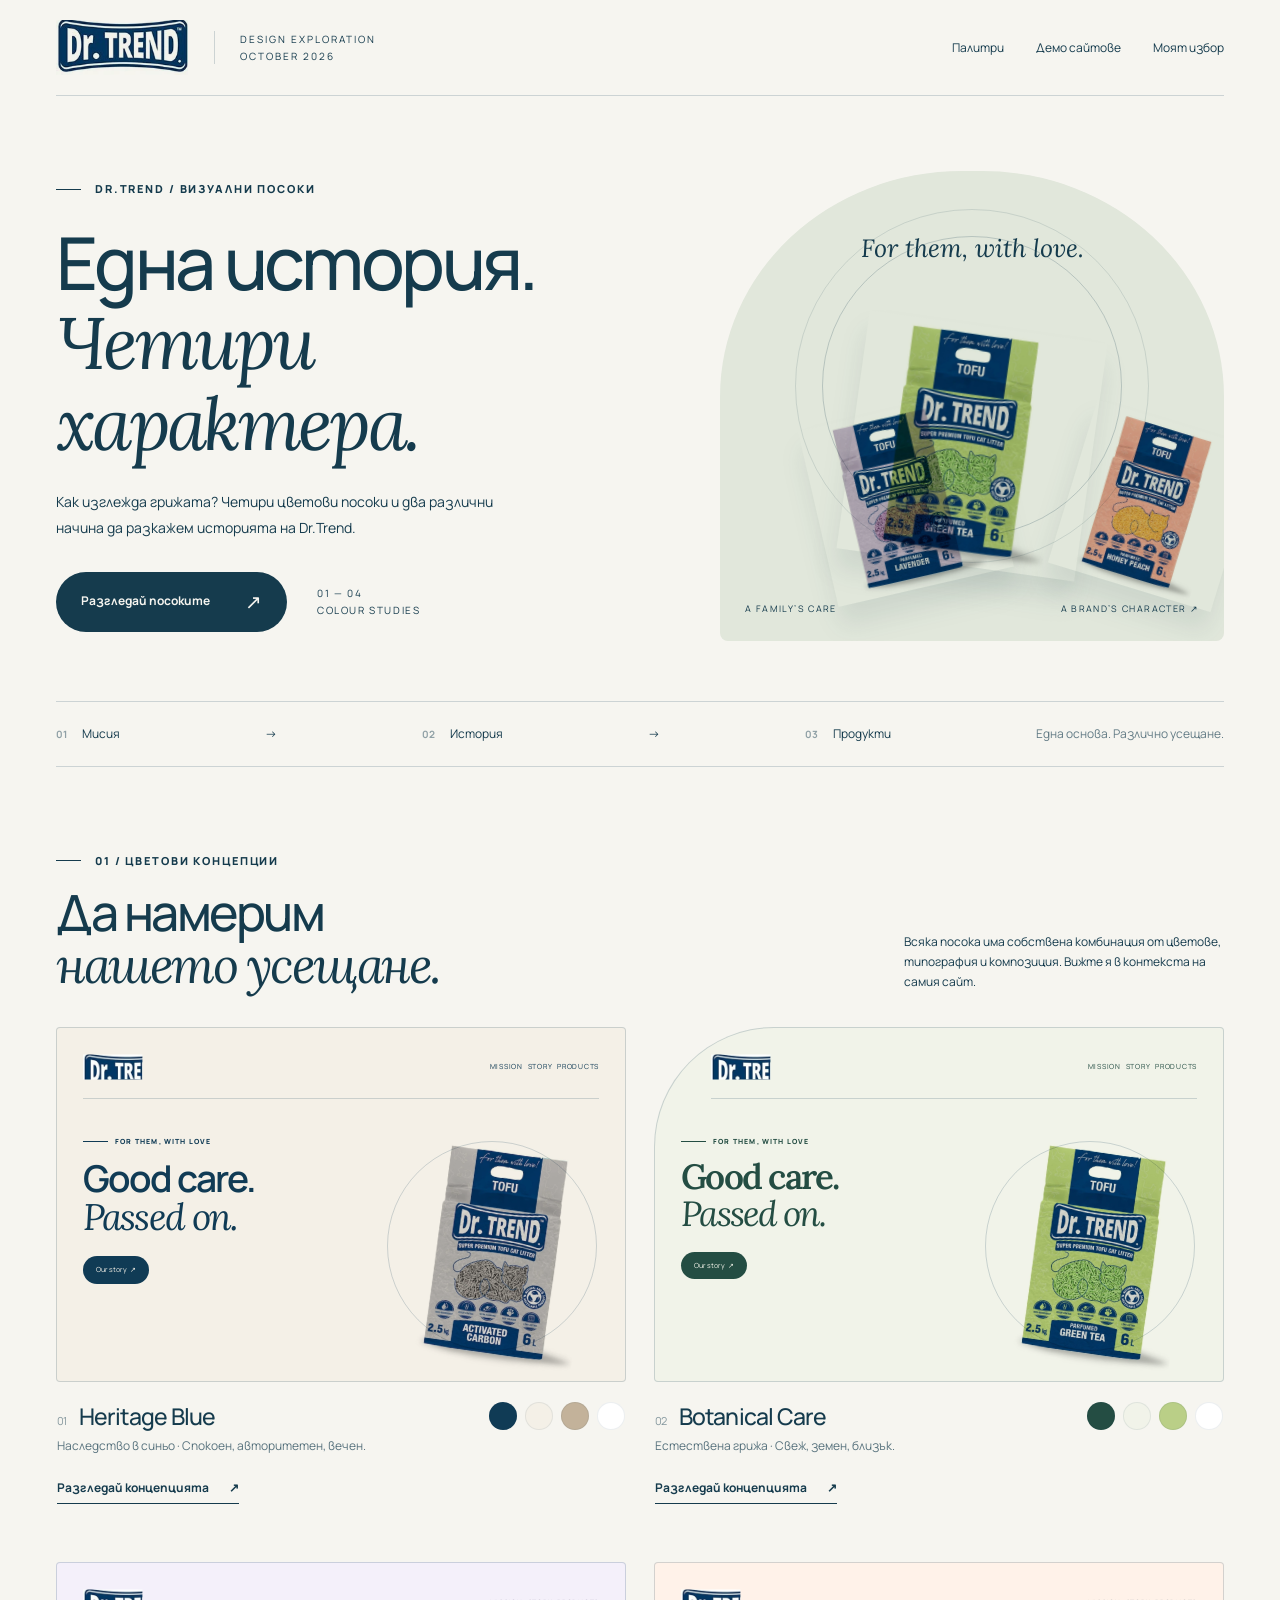
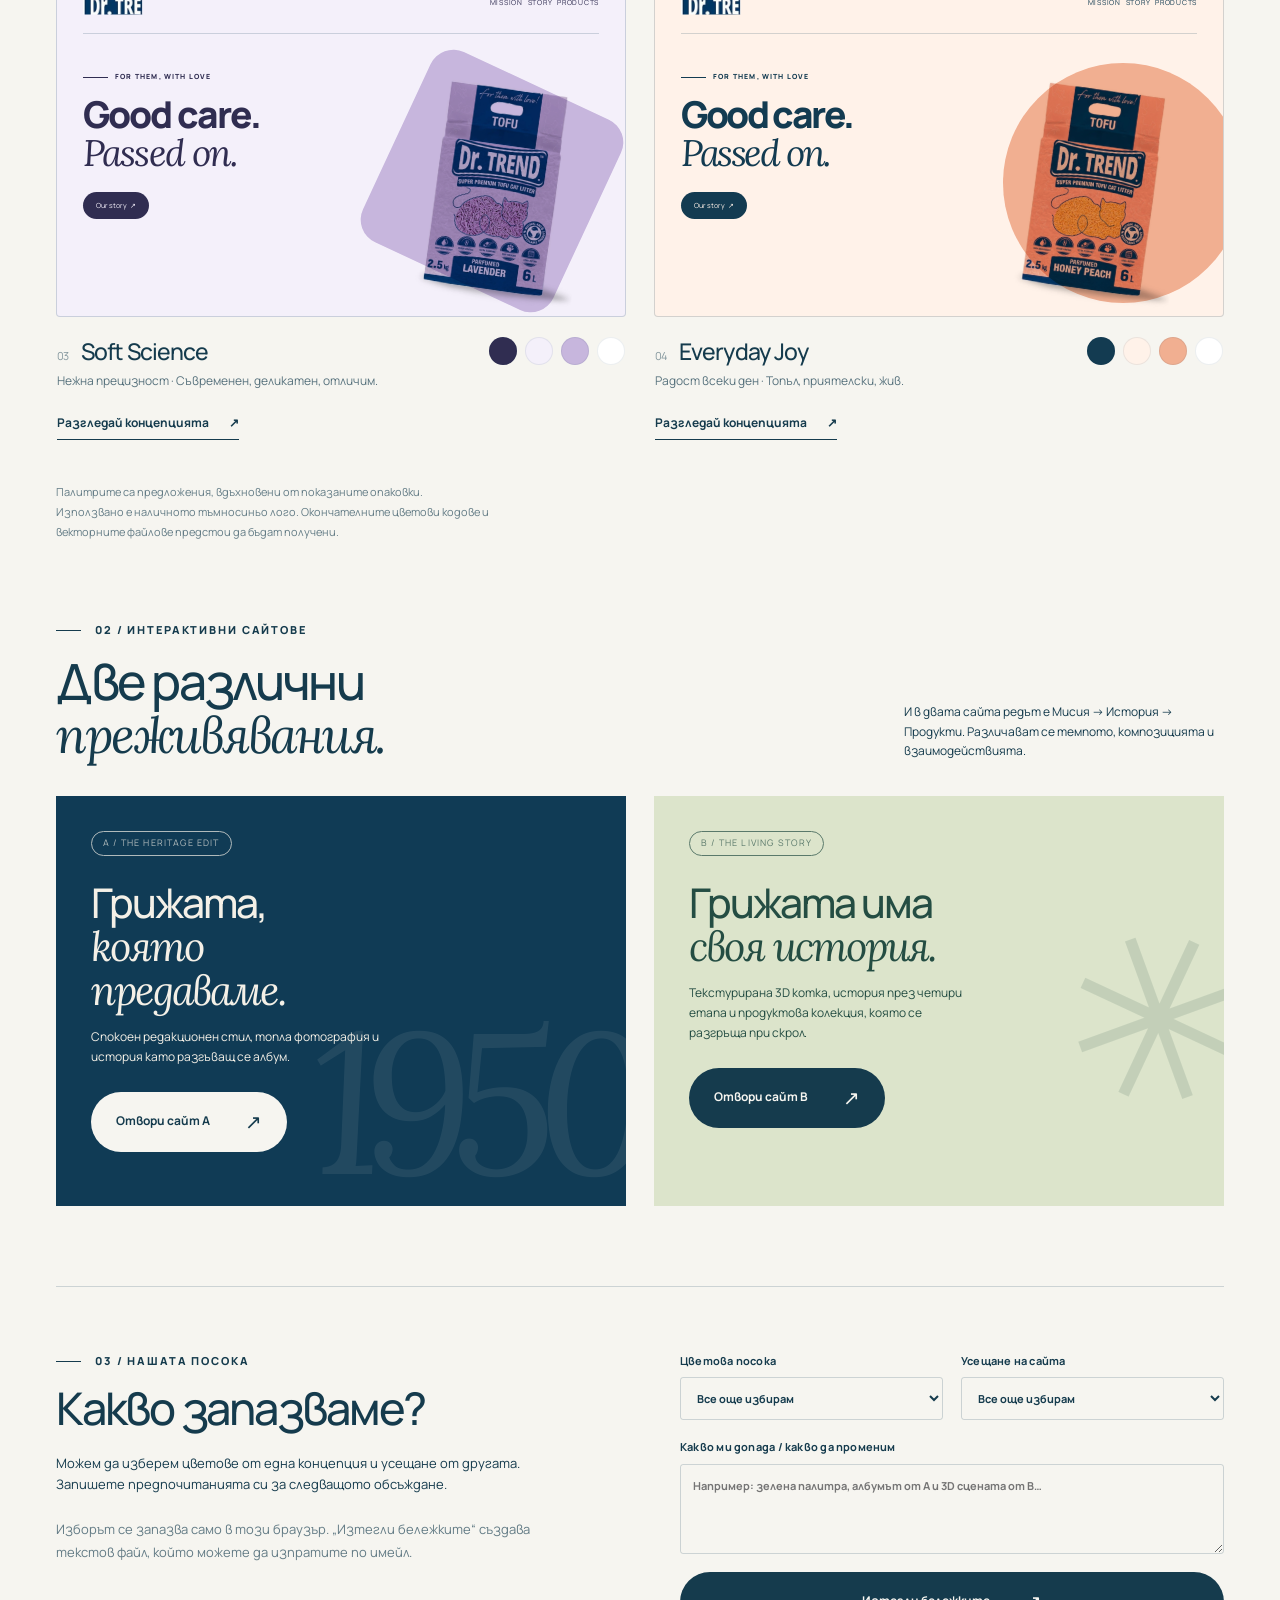
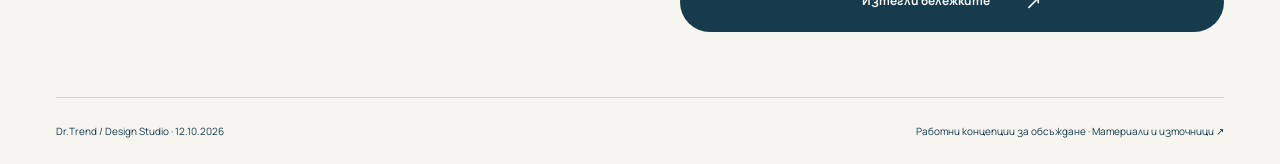
==== index.html @ 0f2d9345 "Publish Dr.Trend design concepts for review" ====
<!doctype html><html lang="bg"><head><meta charset="utf-8"><meta name="viewport" content="width=device-width,initial-scale=1"><meta name="description" content="Четири цветови посоки и две интерактивни концепции за Dr.Trend."><meta name="robots" content="noindex,nofollow"><title>Dr.Trend — Design Studio</title><link rel="stylesheet" href="assets/fonts.css?v=20261012-4"><link rel="stylesheet" href="styles.css?v=20261012-4"><script defer src="shared.js?v=20261012-4"></script><script defer src="studio.js?v=20261012-4"></script></head><body class="studio"><a class="skip-link" href="#main">Към съдържанието</a><div id="app"></div><noscript>Моля, включете JavaScript, за да разгледате интерактивните концепции.</noscript></body></html>
---- assets/fonts.css ----
@font-face {
  font-family: 'Lora';
  font-style: italic;
  font-weight: 400;
  font-display: swap;
  src: url(font-0.ttf) format('truetype');
}
@font-face {
  font-family: 'Lora';
  font-style: italic;
  font-weight: 500;
  font-display: swap;
  src: url(font-1.ttf) format('truetype');
}
@font-face {
  font-family: 'Lora';
  font-style: normal;
  font-weight: 400;
  font-display: swap;
  src: url(font-2.ttf) format('truetype');
}
@font-face {
  font-family: 'Lora';
  font-style: normal;
  font-weight: 500;
  font-display: swap;
  src: url(font-3.ttf) format('truetype');
}
@font-face {
  font-family: 'Lora';
  font-style: normal;
  font-weight: 600;
  font-display: swap;
  src: url(font-4.ttf) format('truetype');
}
@font-face {
  font-family: 'Manrope';
  font-style: normal;
  font-weight: 400;
  font-display: swap;
  src: url(font-5.ttf) format('truetype');
}
@font-face {
  font-family: 'Manrope';
  font-style: normal;
  font-weight: 500;
  font-display: swap;
  src: url(font-6.ttf) format('truetype');
}
@font-face {
  font-family: 'Manrope';
  font-style: normal;
  font-weight: 600;
  font-display: swap;
  src: url(font-7.ttf) format('truetype');
}
@font-face {
  font-family: 'Manrope';
  font-style: normal;
  font-weight: 700;
  font-display: swap;
  src: url(font-8.ttf) format('truetype');
}
@font-face {
  font-family: 'Manrope';
  font-style: normal;
  font-weight: 800;
  font-display: swap;
  src: url(font-9.ttf) format('truetype');
}
---- styles.css ----
@import url('assets/fonts.css');
:root{--ink:#103b55;--paper:#f4f0e7;--accent:#c3b29a;--white:#fff;--line:color-mix(in srgb,var(--ink) 18%,transparent);--ease:cubic-bezier(.2,.75,.2,1)}
*{box-sizing:border-box}html{scroll-behavior:smooth;scroll-padding-top:135px}body{margin:0;background:var(--paper);color:var(--ink);font-family:Manrope,Arial,sans-serif;font-size:15px;line-height:1.65}button,input,select,textarea{font:inherit}button,a,input,select,textarea{-webkit-tap-highlight-color:transparent}button{cursor:pointer;color:inherit}a{color:inherit;text-decoration:none}button{border:0;background:none}button:disabled{cursor:default;opacity:.5}img{max-width:100%;display:block}h1,h2,h3,p{margin:0}h1,h2,h3{line-height:1.05;letter-spacing:-.05em;font-weight:500}h1{font-size:clamp(48px,6.6vw,108px)}h2{font-size:clamp(38px,4.6vw,72px)}h3{font-size:28px}p{max-width:62ch}em{font-family:Lora,Georgia,serif;font-weight:400}::selection{background:var(--accent);color:var(--ink)}:focus-visible{outline:3px solid #db7353;outline-offset:5px}svg{display:block}section[id]{scroll-margin-top:130px}.wrap{width:min(1320px,calc(100% - 112px));margin:auto}.eyebrow{font-size:11px;font-weight:800;letter-spacing:.17em;text-transform:uppercase;display:flex;align-items:center;gap:14px}.eyebrow:before{content:'';width:25px;height:1px;background:currentColor}.serif{font-family:Lora,Georgia,serif}.muted{opacity:.65}.btn{display:inline-flex;align-items:center;justify-content:center;gap:35px;padding:16px 25px;border-radius:99px;background:var(--ink);color:var(--paper);font-size:12px;font-weight:700;transition:transform .25s,background .25s;line-height:1.4;min-height:46px}.btn:hover{transform:translateY(-3px)}.btn.light{background:var(--paper);color:var(--ink)}.btn.outline{border:1px solid var(--line);background:transparent;color:var(--ink)}.btn span{font-size:20px;font-weight:400}.text-link{display:inline-flex;align-items:center;gap:20px;font-size:12px;font-weight:700;border-bottom:1px solid currentColor;padding:6px 0}.skip-link{position:fixed;z-index:999;left:10px;top:-90px;padding:12px 24px;background:white;color:#123}.skip-link:focus{top:10px}.brandmark{width:132px;height:55px;display:block;overflow:hidden;position:relative}.brandmark img{width:132px;height:132px;max-width:none;position:absolute;top:-39px;mix-blend-mode:multiply}.brandmark img{user-select:none}.reveal{opacity:1;transform:none}.js-motion .reveal:not(.seen){opacity:0;transform:translateY(28px)}.reveal{transition:opacity .85s var(--ease),transform .85s var(--ease)}.toast{position:fixed;bottom:25px;left:50%;transform:translate(-50%,30px);opacity:0;background:#103b55;color:white;padding:14px 26px;border-radius:50px;z-index:1000;transition:.3s;pointer-events:none;text-align:center;min-width:220px}.toast.visible{opacity:1;transform:translate(-50%,0)}
/* The presentation studio */
.studio{--ink:#153b4d;--paper:#f6f5f0;--accent:#c6cdbb}.studio-header{display:flex;justify-content:space-between;align-items:center;padding:20px 0;border-bottom:1px solid var(--line)}.studio-header .left{display:flex;align-items:center;gap:26px}.studio-label{border-left:1px solid var(--line);padding-left:25px;font-size:10px;text-transform:uppercase;letter-spacing:.2em}.studio-header nav{display:flex;gap:32px;font-size:12px}.studio-hero{display:grid;grid-template-columns:1.22fr 1fr;gap:50px;padding:75px 0 60px;align-items:center}.studio-hero h1{font-size:clamp(45px,5.7vw,84px);max-width:800px;margin:25px 0;line-height:1.08}.studio-hero p{max-width:470px;font-size:14px;line-height:1.9}.studio-hero .hero-footer{display:flex;gap:30px;align-items:center;margin-top:30px}.edition{font-size:10px;letter-spacing:.16em;text-transform:uppercase}.studio-art{position:relative;min-height:470px;background:#e1e7db;border-radius:48% 48% 8px 8px;overflow:hidden}.studio-art .halo{width:300px;height:300px;border:1px solid #153b4d35;border-radius:50%;position:absolute;top:65px;left:50%;transform:translateX(-50%)}.studio-art .halo:after{content:'';position:absolute;inset:-28px;border:1px solid #153b4d20;border-radius:50%}.studio-art img{width:240px;position:absolute;mix-blend-mode:multiply;bottom:75px;left:50%;filter:drop-shadow(0 20px 12px #143b4b18);transform:translateX(-50%) rotate(8deg)}.studio-art .art-second{width:180px;left:19%;bottom:52px;transform:rotate(-13deg)}.studio-art .art-third{width:170px;left:auto;right:-15px;bottom:50px;transform:rotate(17deg)}.studio-art .art-caption{position:absolute;bottom:24px;left:25px;right:25px;display:flex;justify-content:space-between;font-size:10px;text-transform:uppercase;letter-spacing:.15em}.studio-art .art-top{position:absolute;top:28px;left:32px;font-family:Lora,serif;font-style:italic;font-size:25px;z-index:1}.steps-strip{display:flex;justify-content:space-between;gap:25px;border-top:1px solid var(--line);border-bottom:1px solid var(--line);padding:22px 0;font-size:12px;margin-bottom:85px}.steps-strip span{display:flex;gap:15px;align-items:center}.steps-strip b{font-size:10px;opacity:.45}.section-heading{display:flex;align-items:flex-end;justify-content:space-between;gap:35px;margin-bottom:35px}.section-heading h2{margin-top:16px;font-size:clamp(34px,3.9vw,58px)}.section-heading p{font-size:12px;max-width:320px}.palette-grid{display:grid;grid-template-columns:1fr 1fr;gap:38px 28px}.palette-card{--ink:#103b55;--paper:#f4f0e7;--accent:#c3b29a;min-width:0}.palette-art{background:var(--paper);height:355px;border:1px solid var(--line);padding:20px 26px;position:relative;overflow:hidden;border-radius:4px;color:var(--ink);display:block;transition:box-shadow .35s}.palette-art:hover{box-shadow:0 18px 45px #18374214}.mini-header{display:flex;align-items:center;justify-content:space-between;border-bottom:1px solid var(--line);padding-bottom:12px}.mini-header .brandmark{transform:scale(.66);transform-origin:left;width:90px;height:38px}.mini-header small{font-size:7px;letter-spacing:.1em}.mini-content{position:relative;z-index:2;padding-top:37px;width:62%}.mini-content .eyebrow{font-size:7px;gap:7px}.mini-content h3{font-size:37px;margin:12px 0 18px;font-weight:600}.mini-content h3 em{display:block;font-weight:400}.mini-content .mini-button{background:var(--ink);color:var(--paper);border-radius:25px;display:inline-block;padding:8px 13px;font-size:7px}.mini-product{position:absolute;width:39%;right:8px;bottom:13px;mix-blend-mode:multiply;transform:rotate(8deg);transition:transform .5s}.palette-art:hover .mini-product{transform:rotate(0deg) translateY(-8px)}.mini-orbit{position:absolute;right:5%;top:32%;width:210px;height:210px;border:1px solid var(--line);border-radius:50%}.palette-card[data-theme="sage"] .palette-art{border-radius:120px 4px 4px 4px}.palette-card[data-theme="sage"] .mini-header{margin-left:30px}.palette-card[data-theme="sage"] .mini-content h3{font-family:Lora,serif;font-size:35px}.palette-card[data-theme="lilac"] .mini-orbit{border-radius:25px;transform:rotate(25deg);background:var(--accent);border:0}.palette-card[data-theme="lilac"] .mini-content h3{font-weight:800}.palette-card[data-theme="peach"] .mini-orbit{background:var(--accent);border:0;width:240px;height:240px;right:-20px;top:100px}.palette-card[data-theme="peach"] .mini-content h3{font-weight:800;letter-spacing:-.065em}.palette-meta{padding:20px 1px}.palette-meta-top{display:flex;align-items:center;justify-content:space-between;gap:20px}.palette-meta h3{font-size:23px;letter-spacing:-.04em}.palette-meta h3 small{font-size:11px;margin-right:13px;opacity:.5;font-weight:400}.palette-meta p{font-size:12px;margin-top:6px;opacity:.7}.swatches{display:flex;gap:8px}.swatch{padding:0;display:flex;flex-direction:column;gap:8px;text-align:left}.swatch i,.swatches>i{height:28px;width:28px;border-radius:50%;display:block;background:var(--swatch);border:1px solid #153b4d14}.swatch span{font-size:9px;letter-spacing:.04em}.palette-meta .text-link{margin-top:16px}.studio-demos{padding:80px 0}.demo-grid{display:grid;grid-template-columns:1fr 1fr;gap:28px}.demo-card{padding:35px;background:#103b55;color:#f4f0e7;position:relative;min-height:410px;overflow:hidden;display:flex;flex-direction:column;align-items:flex-start}.demo-card h3{font-size:clamp(32px,3.2vw,52px);max-width:300px;margin:25px 0 15px;position:relative;z-index:2}.demo-card p{font-size:12px;max-width:290px;position:relative;z-index:2}.demo-card .btn{margin-top:25px;position:relative;z-index:2}.demo-card.play{background:#c8b9e0;color:#272b48}.demo-card.play .decor-paw{position:absolute;font-size:230px;right:-30px;bottom:2px;opacity:.16;transform:rotate(-20deg)}.demo-card.heritage:after{content:'1950';position:absolute;bottom:-60px;right:-10px;font-size:200px;font-family:Lora,serif;font-style:italic;opacity:.08;letter-spacing:-.1em}.demo-card .tag{font-size:9px;letter-spacing:.13em;text-transform:uppercase;border:1px solid currentColor;border-radius:20px;padding:4px 11px;opacity:.7}.review-section{border-top:1px solid var(--line);padding:65px 0;display:grid;grid-template-columns:1fr 1fr;gap:80px}.review-section h2{font-size:45px;margin:15px 0 20px}.review-section p{font-size:13px}.review-form{display:grid;gap:18px}.review-form label{font-size:11px;letter-spacing:.02em;font-weight:700;display:grid;gap:7px}.review-form select,.review-form textarea{width:100%;background:transparent;border:1px solid var(--line);border-radius:3px;padding:12px;color:var(--ink)}.review-form textarea{resize:vertical;min-height:90px}.review-form .row{display:grid;grid-template-columns:1fr 1fr;gap:18px}.studio-note{font-size:11px;line-height:1.8;margin-top:22px;opacity:.65}.studio-footer{padding:25px 0;border-top:1px solid var(--line);display:flex;justify-content:space-between;font-size:10px;gap:25px}
/* Shared brand site */
.preview-bar{position:relative;z-index:50;background:var(--ink);color:var(--paper);min-height:34px;padding:6px 27px;display:flex;align-items:center;justify-content:space-between;font-size:10px;letter-spacing:.02em;gap:12px}.preview-bar .preview-actions{display:flex;align-items:center;gap:17px}.preview-bar a{border-bottom:1px solid #ffffff60}.preview-bar button{font-size:10px;padding:0}.site-header{position:sticky;top:0;z-index:40;background:color-mix(in srgb,var(--paper) 94%,transparent);backdrop-filter:blur(15px);border-bottom:1px solid var(--line)}.site-nav{display:flex;align-items:center;justify-content:space-between;min-height:92px;gap:28px}.navlinks{display:flex;gap:32px;font-size:11px;font-weight:700}.navlinks a{position:relative}.navlinks a:after{content:'';position:absolute;bottom:-6px;left:0;width:0;height:1px;background:var(--ink);transition:width .3s}.navlinks a:hover:after{width:100%}.nav-right{display:flex;gap:18px;align-items:center}.language{display:flex;gap:3px}.language button{font-size:10px;padding:4px;opacity:.45}.language button.active{opacity:1;text-decoration:underline;text-underline-offset:4px}.nav-right .btn{font-size:10px;padding:12px 19px;gap:20px;min-height:40px}.menu-toggle{display:none;font-size:23px}.site-hero{display:grid;grid-template-columns:1fr 1fr;position:relative;min-height:650px;align-items:center;gap:50px;padding:65px 0}.hero-copy{position:relative;z-index:2}.hero-copy h1{margin:23px 0 27px}.hero-copy h1 em{display:block}.hero-copy p{max-width:390px;font-size:14px;line-height:1.85}.hero-copy .btn{margin-top:30px}.hero-image{height:560px;position:relative;border-radius:46% 46% 4px 4px;overflow:hidden}.hero-image img{width:100%;height:100%;object-fit:cover;object-position:63% center;scale:1.02;transition:scale 1s}.hero-image:hover img{scale:1.05}.hero-caption{position:absolute;left:25px;bottom:27px;color:white;font-size:11px;letter-spacing:.04em;text-shadow:0 1px 6px #0008}.hero-seal{width:113px;height:113px;background:var(--accent);color:var(--ink);border-radius:50%;display:flex;align-items:center;justify-content:center;position:absolute;right:calc(50% - 54px);top:140px;font-family:Lora,serif;font-style:italic;line-height:1.3;font-size:17px;transform:rotate(-12deg);z-index:3;text-align:center}.hero-bottom{display:flex;justify-content:space-between;padding:20px 0 28px;font-size:9px;letter-spacing:.15em;text-transform:uppercase;border-bottom:1px solid var(--line)}.hero-bottom span:last-child{letter-spacing:0;font-size:18px}.principles{padding:85px 0;display:grid;grid-template-columns:.8fr 1.2fr;gap:70px}.principles h2{max-width:630px;font-size:clamp(34px,4vw,60px)}.principles p{font-size:14px;margin-top:25px;max-width:530px}.principle-list{display:flex;gap:25px;margin-top:32px;border-top:1px solid var(--line);padding-top:25px;font-size:11px;font-weight:600}.principle-list span{display:flex;gap:8px}.principle-list b{opacity:.4;font-size:9px}.story-section{padding:80px 0 90px;background:color-mix(in srgb,var(--accent) 22%,var(--paper))}.story-intro{display:grid;grid-template-columns:1fr 1fr;gap:65px;align-items:end;margin:25px 0 50px}.story-intro p{font-size:14px;max-width:490px}.story-spread{perspective:1800px;display:grid;grid-template-columns:1fr 1fr;min-height:450px;position:relative}.album-cover{background:var(--ink);color:var(--paper);padding:48px;position:relative;transform-origin:right center;transform:rotateY(calc(var(--fold,0) * -35deg));transition:transform .2s linear;box-shadow:12px 15px 40px #142c3320;display:flex;flex-direction:column;justify-content:space-between;min-height:450px}.album-cover:before{content:'';position:absolute;inset:20px;border:1px solid #ffffff30;pointer-events:none}.album-cover .year{font-family:Lora,serif;font-size:clamp(75px,10vw,150px);line-height:1;letter-spacing:-.07em}.album-cover .caption{font-size:12px;max-width:220px}.album-cover .book-top{font-size:9px;letter-spacing:.2em;text-transform:uppercase}.album-page{background:var(--paper);padding:50px;display:flex;flex-direction:column;justify-content:center;box-shadow:10px 15px 40px #142c3310}.chapter-controls{display:flex;gap:10px;margin-bottom:35px}.chapter-controls button{width:37px;height:37px;border:1px solid var(--line);border-radius:50%;font-size:11px}.chapter-controls button[aria-selected="true"]{background:var(--ink);color:var(--paper)}.chapter-copy h3{font-family:Lora,serif;font-size:32px;margin:15px 0 22px;line-height:1.15}.chapter-copy p{font-size:13px;line-height:1.9}.chapter-next{margin-top:26px}.story-footnote{font-size:10px;opacity:.65;margin-top:22px}.products-section{padding:95px 0}.products-top{display:flex;justify-content:space-between;gap:35px;align-items:end;margin:25px 0 35px}.products-top h2{max-width:660px}.products-top p{font-size:13px;max-width:320px}.filter-row{display:flex;align-items:center;justify-content:space-between;gap:20px;border-bottom:1px solid var(--line);padding-bottom:25px;margin-bottom:35px}.filters{display:flex;gap:8px;flex-wrap:wrap}.filters button{border:1px solid var(--line);border-radius:30px;padding:10px 17px;font-size:10px}.filters button[aria-pressed="true"]{background:var(--ink);color:var(--paper)}.compare-button{font-size:11px;white-space:nowrap;border-bottom:1px solid currentColor;padding:8px 0}.products-grid{display:grid;grid-template-columns:repeat(3,1fr);gap:38px 24px}.product-card{min-width:0}.product-card[hidden]{display:none}.product-visual{position:relative;aspect-ratio:1/.98;background:color-mix(in srgb,var(--product) 15%,var(--paper));overflow:hidden;border-radius:3px}.product-visual img{width:100%;height:100%;object-fit:contain;mix-blend-mode:multiply;transition:transform .6s var(--ease);padding:24px}.product-card:hover .product-visual img{transform:translateY(-8px) rotate(-3deg)}.product-view{width:100%;height:100%;padding:0;display:block}.product-number{position:absolute;top:17px;left:19px;font-size:10px;opacity:.5;z-index:1;pointer-events:none}.product-plus{width:35px;height:35px;border-radius:50%;background:var(--paper);position:absolute;right:16px;bottom:16px;display:grid;place-items:center;font-size:20px;pointer-events:none}.product-info{display:flex;justify-content:space-between;gap:15px;margin-top:17px}.product-info h3{font-size:20px;letter-spacing:-.02em}.product-info small{display:block;font-size:10px;opacity:.65;margin-top:7px}.product-compare{font-size:10px;display:flex;gap:6px;align-items:center;align-self:start;padding-top:3px;cursor:pointer}.product-compare input{accent-color:var(--ink)}.product-notice{font-size:11px;opacity:.65;margin-top:34px}.retail-section{background:var(--ink);color:var(--paper);padding:70px 0}.retail-grid{display:grid;grid-template-columns:1fr 1fr;gap:80px;align-items:center}.retail-section h2{font-size:clamp(35px,4.5vw,65px);margin:24px 0}.retail-section p{font-size:13px;opacity:.8}.retail-links{display:grid;gap:15px}.retail-links a{display:flex;justify-content:space-between;align-items:center;border-bottom:1px solid #ffffff45;padding:20px 0}.retail-links strong{font-size:23px;font-weight:500}.retail-links span{font-size:11px}.retail-note{font-size:10px!important;margin-top:20px}.site-footer{padding:35px 0;display:flex;justify-content:space-between;align-items:center;gap:30px}.site-footer p{font-size:10px;opacity:.65;max-width:430px}.site-footer .footer-mark{font-family:Lora,serif;font-size:22px;font-style:italic}.palette-dock{position:fixed;right:22px;bottom:20px;z-index:60;padding:9px;background:#ffffffef;box-shadow:0 3px 30px #092c4420;border-radius:40px;display:flex;gap:7px;backdrop-filter:blur(12px)}.palette-dock button{width:26px;height:26px;border-radius:50%;background:var(--dot);border:2px solid white;outline:1px solid transparent;padding:0}.palette-dock button[aria-pressed="true"]{outline-color:#243e4a}.palette-dock .dock-label{font-size:9px;align-self:center;margin:0 5px;color:#1a3e4b}.concept-summary{padding:35px 0;border-bottom:1px solid var(--line);display:flex;align-items:center;justify-content:space-between;gap:25px}.concept-summary h2{font-size:26px;letter-spacing:-.03em;margin-top:8px}.concept-summary .swatches{gap:16px}.concept-summary .swatch i{width:42px;height:42px}.concept-actions{display:flex;align-items:center;gap:15px}.concept-actions button{font-size:10px}.concept-page .site-hero{min-height:600px}.concept-page .hero-image{height:490px}.concept-page[data-theme="sage"] .hero-copy h1{font-family:Lora,serif;font-size:clamp(45px,5.7vw,88px);line-height:1.08}.concept-page[data-theme="sage"] .hero-image{border-radius:48% 48% 48% 4px}.concept-page[data-theme="lilac"] .hero-copy h1{font-weight:800;letter-spacing:-.07em}.concept-page[data-theme="lilac"] .hero-image{border-radius:12px;transform:rotate(3deg);box-shadow:-22px 22px 0 var(--accent)}.concept-page[data-theme="peach"] .hero-image{border-radius:50% 50% 40% 40%}.concept-page[data-theme="peach"] .hero-copy h1{font-weight:800;letter-spacing:-.07em}.concept-page .compact-story{display:grid;grid-template-columns:.6fr 1.4fr;gap:70px;padding:60px 0}.compact-story .big-year{font:italic 100px/1 Lora,serif;letter-spacing:-.08em}.compact-story h2{font-size:42px;margin:18px 0}.compact-story p{font-size:13px}
/* Second concept: sculptural, lively and deliberately different */
.play-page{--ink:#302d51;--paper:#f4f0fa;--accent:#c7b6dd}.play-page .brandmark{background:#fff;border-radius:6px}.play-page .brandmark img{mix-blend-mode:normal}.play-page .site-nav{min-height:84px}.play-hero{position:relative;min-height:690px;padding:55px 0 0;overflow:hidden}.play-hero-grid{display:grid;grid-template-columns:1.12fr 1fr;align-items:center;gap:5px;min-height:595px}.play-hero h1{font-size:clamp(53px,7.2vw,113px);font-weight:800;letter-spacing:-.075em;line-height:.99;margin:24px 0}.play-hero h1 .stroke{color:var(--ink);font-family:Lora,serif;font-weight:400;font-style:italic}.play-hero p{font-size:14px;max-width:400px}.play-hero .btn{margin-top:25px}.scene-container{position:relative;align-self:stretch;min-height:540px;touch-action:pan-y}.scene-container canvas{width:100%;height:100%;position:absolute;inset:0;cursor:grab;z-index:2;touch-action:pan-y}.scene-container canvas:active{cursor:grabbing}.scene-backdrop{position:absolute;width:100%;aspect-ratio:1;top:20px;border-radius:50%;background:var(--accent);opacity:.65}.scene-orbit{position:absolute;border:1px solid var(--line);border-radius:50%;inset:3% -7% 6%;transform:rotate(18deg);pointer-events:none}.scene-controls{position:absolute;left:0;right:0;bottom:12px;z-index:3;display:flex;flex-wrap:wrap;align-items:center;justify-content:center;gap:10px}.scene-controls button{font-size:10px;background:var(--paper);border:1px solid var(--line);border-radius:30px;padding:8px 12px}.scene-instruction{position:absolute;top:36px;right:0;font-size:9px;z-index:3;letter-spacing:.08em;text-transform:uppercase}.scene-label{font-size:9px;opacity:.6;text-align:center;margin-top:5px}.scene-fallback{position:absolute;inset:40px 10px 65px;border-radius:45%;overflow:hidden}.scene-fallback img{width:100%;height:100%;object-fit:cover}.scene-live .scene-fallback{display:none}.scene-fallback-note{display:none}.no-webgl .scene-fallback-note{display:block}.play-marquee{background:var(--ink);color:var(--paper);padding:32px 0;overflow:hidden;white-space:nowrap;clip-path:polygon(0 12%,100% 0,100% 88%,0 100%);margin:25px 0 55px}.marquee-track{display:flex;gap:50px;width:max-content;animation:marquee 28s linear infinite}.marquee-track span{font-size:26px;font-weight:600;letter-spacing:-.03em}.marquee-track b{font-size:23px;color:var(--accent)}@keyframes marquee{to{transform:translateX(-50%)}}.play-principles{display:grid;grid-template-columns:1fr 1fr 1fr;gap:1px;background:var(--line);border:1px solid var(--line);margin-bottom:90px}.play-principle{background:var(--paper);padding:35px}.play-principle .number{font-size:11px;margin-bottom:25px;opacity:.5}.play-principle h3{font-size:28px;font-weight:700;margin-bottom:16px}.play-principle p{font-size:12px;max-width:270px}.play-history{padding:90px 0;background:var(--ink);color:var(--paper)}.play-history h2{font-weight:800;font-size:clamp(42px,5.5vw,82px);margin:25px 0 35px;max-width:800px}.history-rail{display:grid;grid-template-columns:1fr 1fr 1fr;gap:22px;margin-top:40px}.history-tile{color:var(--ink);background:var(--paper);min-height:340px;border-radius:7px;padding:32px;position:relative;transition:transform .5s var(--ease);transform:translateY(calc(var(--stagger,0) * 25px)) rotate(var(--tilt,0deg));display:flex;flex-direction:column;justify-content:space-between}.history-tile:nth-child(2){background:var(--accent)}.history-tile:nth-child(3){background:#e8d8c3}.history-tile .tile-year{font-family:Lora,serif;font-style:italic;font-size:64px;letter-spacing:-.055em;line-height:1.2}.history-tile h3{font-size:24px;font-weight:700;margin:30px 0 17px}.history-tile p{font-size:12px}.history-tile:hover{transform:translateY(-8px) rotate(0)}.play-page .products-top h2{font-weight:800}.play-page .product-visual{border-radius:90px 90px 12px 12px}.play-page .product-visual:hover{border-radius:45px 45px 12px 12px}.play-page .product-card:nth-child(even) .product-visual{border-radius:12px 12px 90px 12px}.play-page .retail-section{background:var(--accent);color:var(--ink);border-radius:70px 70px 0 0}.play-page .retail-links a{border-color:var(--line)}
/* Product detail and comparison */
dialog{color:var(--ink);background:var(--paper);border:0;padding:0;width:min(900px,calc(100vw - 32px));max-height:90vh;border-radius:10px;box-shadow:0 40px 120px #071c4d50}dialog::backdrop{background:#071b35aa;backdrop-filter:blur(7px)}.dialog-close{position:absolute;right:15px;top:15px;border:1px solid var(--line);border-radius:50%;width:37px;height:37px;z-index:3;background:var(--paper);font-size:20px}.product-dialog-body{display:grid;grid-template-columns:1fr 1fr}.dialog-visual{background:color-mix(in srgb,var(--product) 23%,var(--paper));display:grid;place-items:center;padding:35px}.dialog-visual img{mix-blend-mode:multiply;max-height:490px;object-fit:contain}.dialog-copy{padding:60px 36px 35px}.dialog-copy h2{font-size:37px;margin:15px 0 24px}.dialog-copy dl{margin:0 0 25px}.dialog-copy dl div{display:flex;justify-content:space-between;gap:20px;border-bottom:1px solid var(--line);padding:12px 0;font-size:11px}.dialog-copy dd{margin:0;text-align:right}.variant-picker{display:flex;gap:8px;margin:18px 0}.variant-picker button{width:28px;height:28px;border-radius:50%;background:var(--product);border:3px solid var(--paper);outline:1px solid transparent}.variant-picker button[aria-pressed="true"]{outline-color:var(--ink)}.dialog-copy p{font-size:10px;opacity:.7;margin-bottom:25px}.comparison-body{padding:50px 35px 35px}.comparison-body h2{font-size:36px;margin-bottom:20px}.compare-grid{display:grid;grid-template-columns:1fr 1fr;gap:25px}.compare-grid img{height:190px;object-fit:contain;mix-blend-mode:multiply;margin:auto}.compare-grid h3{font-size:22px;margin:15px 0}.compare-grid dl{font-size:12px}.compare-grid dt{opacity:.6;margin-top:10px}.compare-grid dd{margin:0}.compare-empty{font-size:13px;padding:25px 0}
.reduce-motion *,.reduce-motion *:before,.reduce-motion *:after{animation:none!important;transition:none!important;scroll-behavior:auto!important}.reduce-motion .reveal{opacity:1!important;transform:none!important}.reduce-motion .album-cover,.reduce-motion .history-tile{transform:none!important}.reduce-motion .hero-image img{scale:1!important}html:has(.reduce-motion){scroll-behavior:auto}.print-only{display:none}
@media(prefers-reduced-motion:reduce){html{scroll-behavior:auto}.reveal{opacity:1!important;transform:none!important}.marquee-track{animation:none}.album-cover{transform:none!important}}
@media(min-width:1600px){.site-hero{padding:85px 0}.hero-image{height:630px}}
@media(max-width:1050px){.wrap{width:calc(100% - 64px)}.studio-hero{gap:25px}.studio-art{min-height:420px}.studio-hero h1{font-size:58px}.navlinks{gap:18px}.site-nav{gap:14px}.nav-right .btn{display:none}.hero-copy h1{font-size:66px}.hero-image{height:500px}.site-hero{gap:30px}.hero-seal{right:calc(50% - 50px);top:100px}.palette-art{height:330px}.mini-content h3{font-size:31px}.palette-card[data-theme="sage"] .mini-content h3{font-size:29px}.mini-orbit{width:150px;height:150px}.concept-summary{flex-wrap:wrap}.concept-summary .concept-actions{margin-left:auto}.play-hero h1{font-size:78px}.scene-container{min-height:500px}.principles{gap:40px}.album-cover,.album-page{padding:35px}.history-tile{padding:25px}.play-principle{padding:25px}.review-section{gap:40px}}
@media(max-width:760px){.wrap{width:calc(100% - 40px)}.studio-header{padding:15px 0}.studio-header nav{gap:16px;font-size:10px}.studio-label{display:none}.brandmark{width:112px;height:46px}.brandmark img{width:112px;height:112px;top:-33px}.studio-hero{grid-template-columns:1fr;padding:45px 0;gap:35px}.studio-hero h1{font-size:54px}.studio-hero p{font-size:13px}.studio-art{min-height:360px;max-width:450px;width:100%;margin:auto}.studio-art img{width:195px;bottom:58px}.studio-art .art-second{width:140px;bottom:45px}.studio-art .art-third{width:145px;bottom:40px}.studio-art .halo{width:220px;height:220px;top:45px}.studio-art .art-top{font-size:20px}.steps-strip{margin-bottom:50px;gap:10px;flex-wrap:wrap;font-size:10px;padding:18px 0}.steps-strip span{gap:6px}.section-heading{align-items:start;flex-direction:column;gap:18px}.section-heading h2{font-size:39px}.palette-grid{grid-template-columns:1fr;gap:20px}.palette-art{height:330px}.mini-content h3{font-size:36px}.palette-card[data-theme="sage"] .mini-content h3{font-size:33px}.mini-product{width:39%;bottom:20px;right:0}.mini-orbit{width:170px;height:170px}.demo-grid{grid-template-columns:1fr}.demo-card{min-height:360px;padding:28px}.demo-card h3{font-size:44px}.review-section{grid-template-columns:1fr;gap:30px;padding:45px 0}.review-section h2{font-size:38px}.studio-demos{padding:45px 0}.studio-footer{flex-direction:column;gap:8px}.preview-bar{font-size:8px;padding:6px 12px;gap:8px}.preview-bar .preview-actions{gap:10px}.preview-bar button{font-size:8px}.site-nav{min-height:75px}.navlinks{display:none;position:absolute;top:75px;left:0;right:0;padding:25px;background:var(--paper);border-bottom:1px solid var(--line);flex-direction:column;gap:20px;font-size:14px}.navlinks.open{display:flex}.menu-toggle{display:block}.nav-right{gap:10px}.site-hero{grid-template-columns:1fr;padding:40px 0 30px;gap:38px;min-height:0}.hero-copy h1{font-size:clamp(47px,11vw,70px);margin:20px 0}.hero-copy p{font-size:13px}.hero-copy .btn{margin-top:23px}.hero-image{height:440px;max-width:500px;width:100%;margin:auto}.hero-seal{right:10px;top:300px;width:85px;height:85px;font-size:14px}.hero-bottom{font-size:8px;gap:15px}.principles{grid-template-columns:1fr;gap:25px;padding:55px 0}.principles h2{font-size:40px}.principle-list{flex-direction:column;gap:12px}.story-section{padding:50px 0}.story-intro{grid-template-columns:1fr;gap:25px;margin:25px 0 30px}.story-intro h2{font-size:41px}.story-spread{grid-template-columns:1fr}.album-cover{min-height:300px;padding:35px;transform-origin:bottom center;transform:rotateX(calc(var(--fold,0) * 10deg))}.album-cover .year{font-size:100px}.album-page{padding:30px;min-height:370px}.chapter-controls{margin-bottom:15px}.products-section{padding:55px 0}.products-top{flex-direction:column;align-items:start;gap:20px}.products-top h2{font-size:43px}.filter-row{flex-wrap:wrap}.filters{gap:6px}.filters button{padding:9px 12px;font-size:9px}.products-grid{grid-template-columns:repeat(2,1fr);gap:25px 14px}.product-visual img{padding:13px}.product-info{flex-direction:column;gap:7px;margin-top:13px}.product-info h3{font-size:17px;line-height:1.15}.product-info small{font-size:9px}.product-number{top:10px;left:12px;font-size:8px}.product-plus{width:26px;height:26px;right:10px;bottom:10px;font-size:17px}.product-compare{font-size:10px}.retail-section{padding:50px 0}.retail-grid{grid-template-columns:1fr;gap:30px}.retail-section h2{font-size:41px}.retail-links strong{font-size:22px}.site-footer{padding:25px 0 90px;flex-direction:column;align-items:start;gap:15px}.palette-dock{right:12px;bottom:12px}.concept-summary{gap:18px;padding:25px 0}.concept-summary .swatches{gap:12px}.concept-summary .swatch i{width:32px;height:32px}.concept-summary .concept-actions{margin-left:0;width:100%;justify-content:space-between}.concept-page .hero-image{height:390px}.concept-page .site-hero{min-height:0}.concept-page .compact-story{grid-template-columns:1fr;gap:20px;padding:40px 0}.compact-story .big-year{font-size:85px}.compact-story h2{font-size:37px}.play-hero{padding:35px 0 0;min-height:0}.play-hero-grid{grid-template-columns:1fr;min-height:0}.play-hero h1{font-size:clamp(51px,12vw,82px);margin:20px 0}.scene-container{min-height:470px;margin-top:25px}.scene-backdrop{width:90%;left:5%;top:10px}.scene-orbit{inset:0 0 10%}.scene-instruction{right:10px;top:14px}.scene-controls{bottom:20px}.play-marquee{margin-top:0;margin-bottom:40px;padding:18px 0}.marquee-track span{font-size:22px}.play-principles{grid-template-columns:1fr;margin-bottom:45px}.play-principle{padding:25px;display:grid;grid-template-columns:35px 1fr;gap:10px}.play-principle .number{grid-row:span 2;margin:5px 0}.play-principle h3{font-size:25px;margin:0}.play-principle p{grid-column:2}.play-history{padding:50px 0}.play-history h2{font-size:45px}.history-rail{grid-template-columns:1fr;gap:18px}.history-tile{min-height:290px;transform:none}.history-tile .tile-year{font-size:68px}.play-page .retail-section{border-radius:35px 35px 0 0}.product-dialog-body{grid-template-columns:1fr}.dialog-visual{padding:25px}.dialog-visual img{height:235px}.dialog-copy{padding:25px}.dialog-copy h2{font-size:32px}.comparison-body{padding:55px 20px 25px}.comparison-body h2{font-size:29px}.compare-grid{gap:18px}.compare-grid img{height:150px}.compare-grid h3{font-size:18px}.compare-grid dl{font-size:10px}}
@media(max-width:390px){.studio-hero h1{font-size:46px}.mini-content h3{font-size:32px}.mini-content{width:66%}.palette-card[data-theme="sage"] .mini-content h3{font-size:29px}.studio-header nav{gap:10px}.hero-seal{top:310px}.hero-image{height:370px}.scene-container{min-height:410px}.preview-bar{font-size:7px}.preview-bar button{font-size:7px}.play-hero h1{font-size:50px}}
body{overflow-x:clip}.studio-art .art-top{top:57px;left:50%;transform:translateX(-50%);white-space:nowrap}.studio-art .art-caption{font-size:9px}.album-cover .caption{position:relative;z-index:1}.history-tile{min-width:0}.history-tile:nth-child(2) .tile-year{font-size:clamp(32px,4vw,54px)}
@media print{.preview-bar,.site-header,.palette-dock,.concept-actions,.site-footer,.skip-link,.btn,.toast{display:none!important}.print-only{display:block}.wrap{width:95%}.reveal{opacity:1!important;transform:none!important}body{background:white!important;-webkit-print-color-adjust:exact;print-color-adjust:exact}.concept-summary{break-after:avoid}.site-hero{min-height:0;grid-template-columns:1fr 1fr}.hero-image{height:360px!important}.hero-copy h1{font-size:42px!important}.hero-seal{display:none}.products-section,.story-section{padding:30px 0}.product-card{break-inside:avoid}.palette-card{break-inside:avoid}.review-section,.studio-demos{display:none}}

.studio .demo-card.play{background:#dce4cb;color:#244d43}.studio .demo-card.play .decor-paw{opacity:.13}
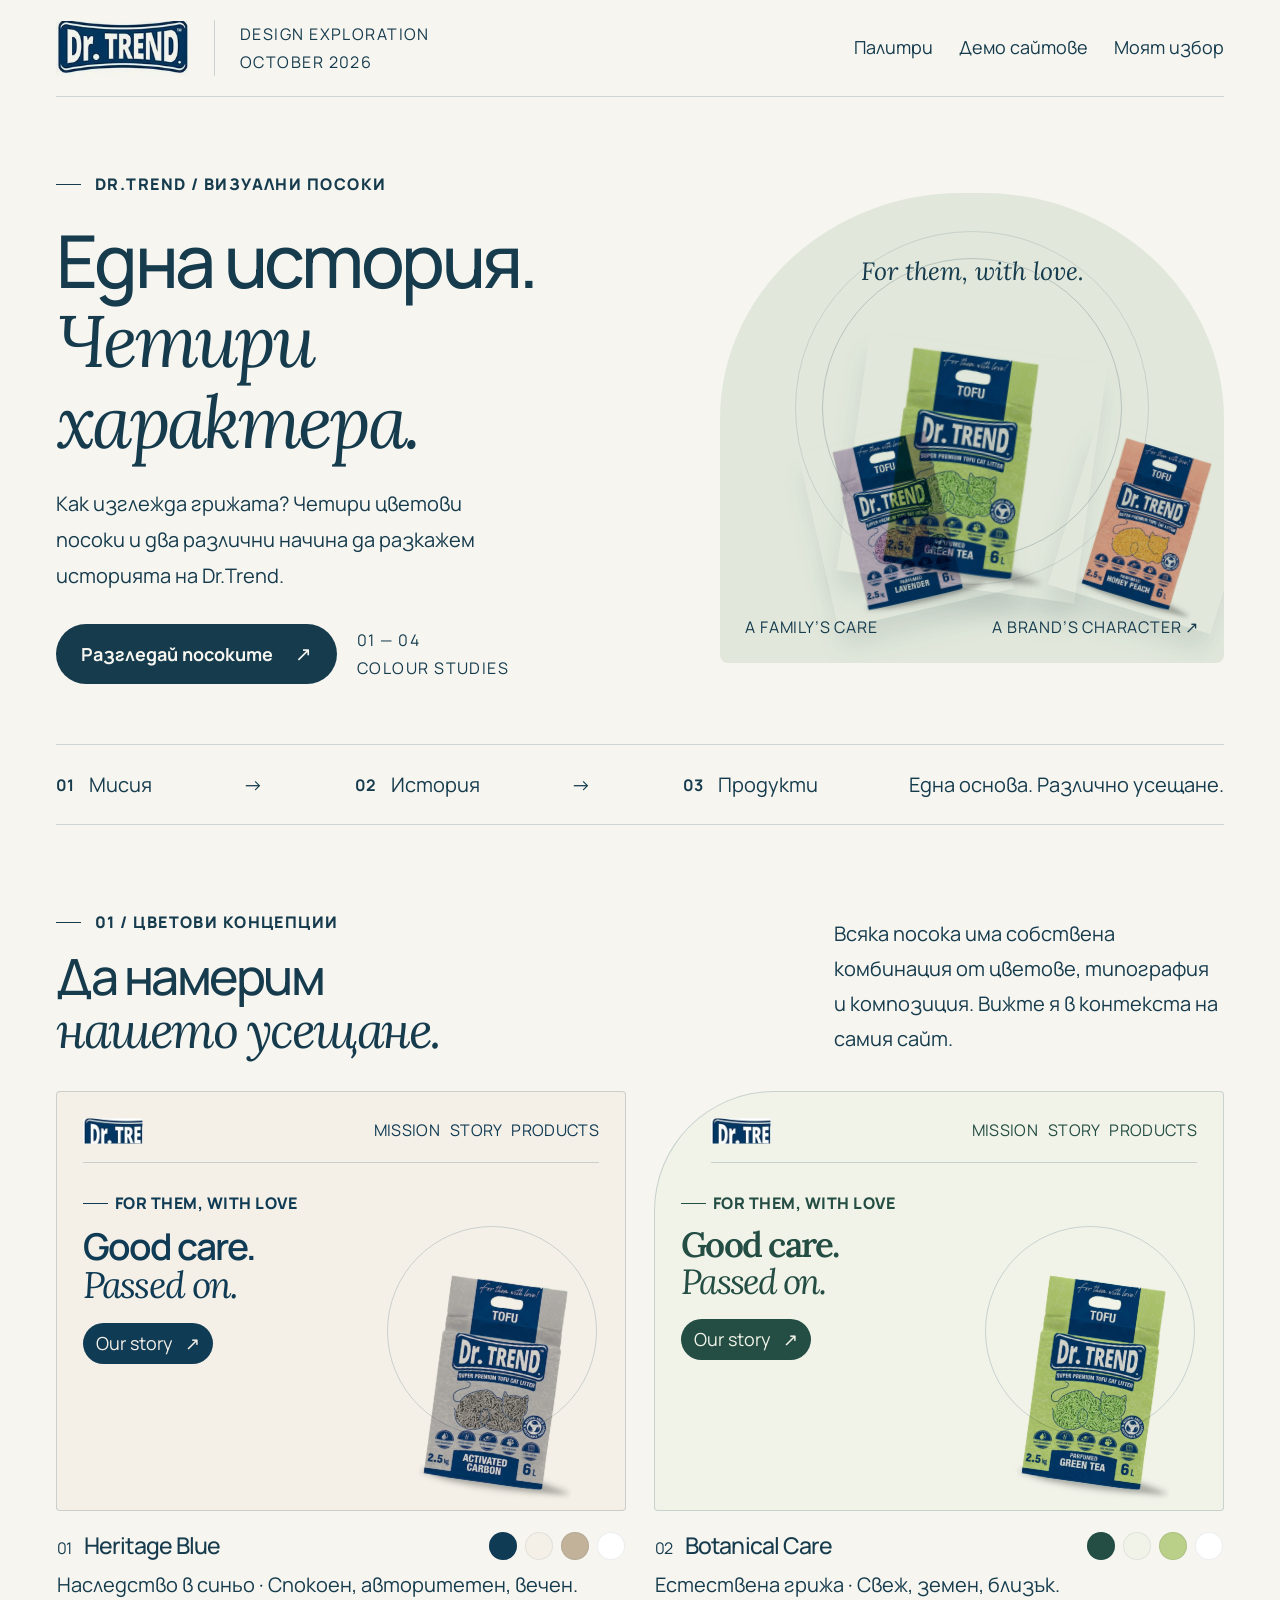
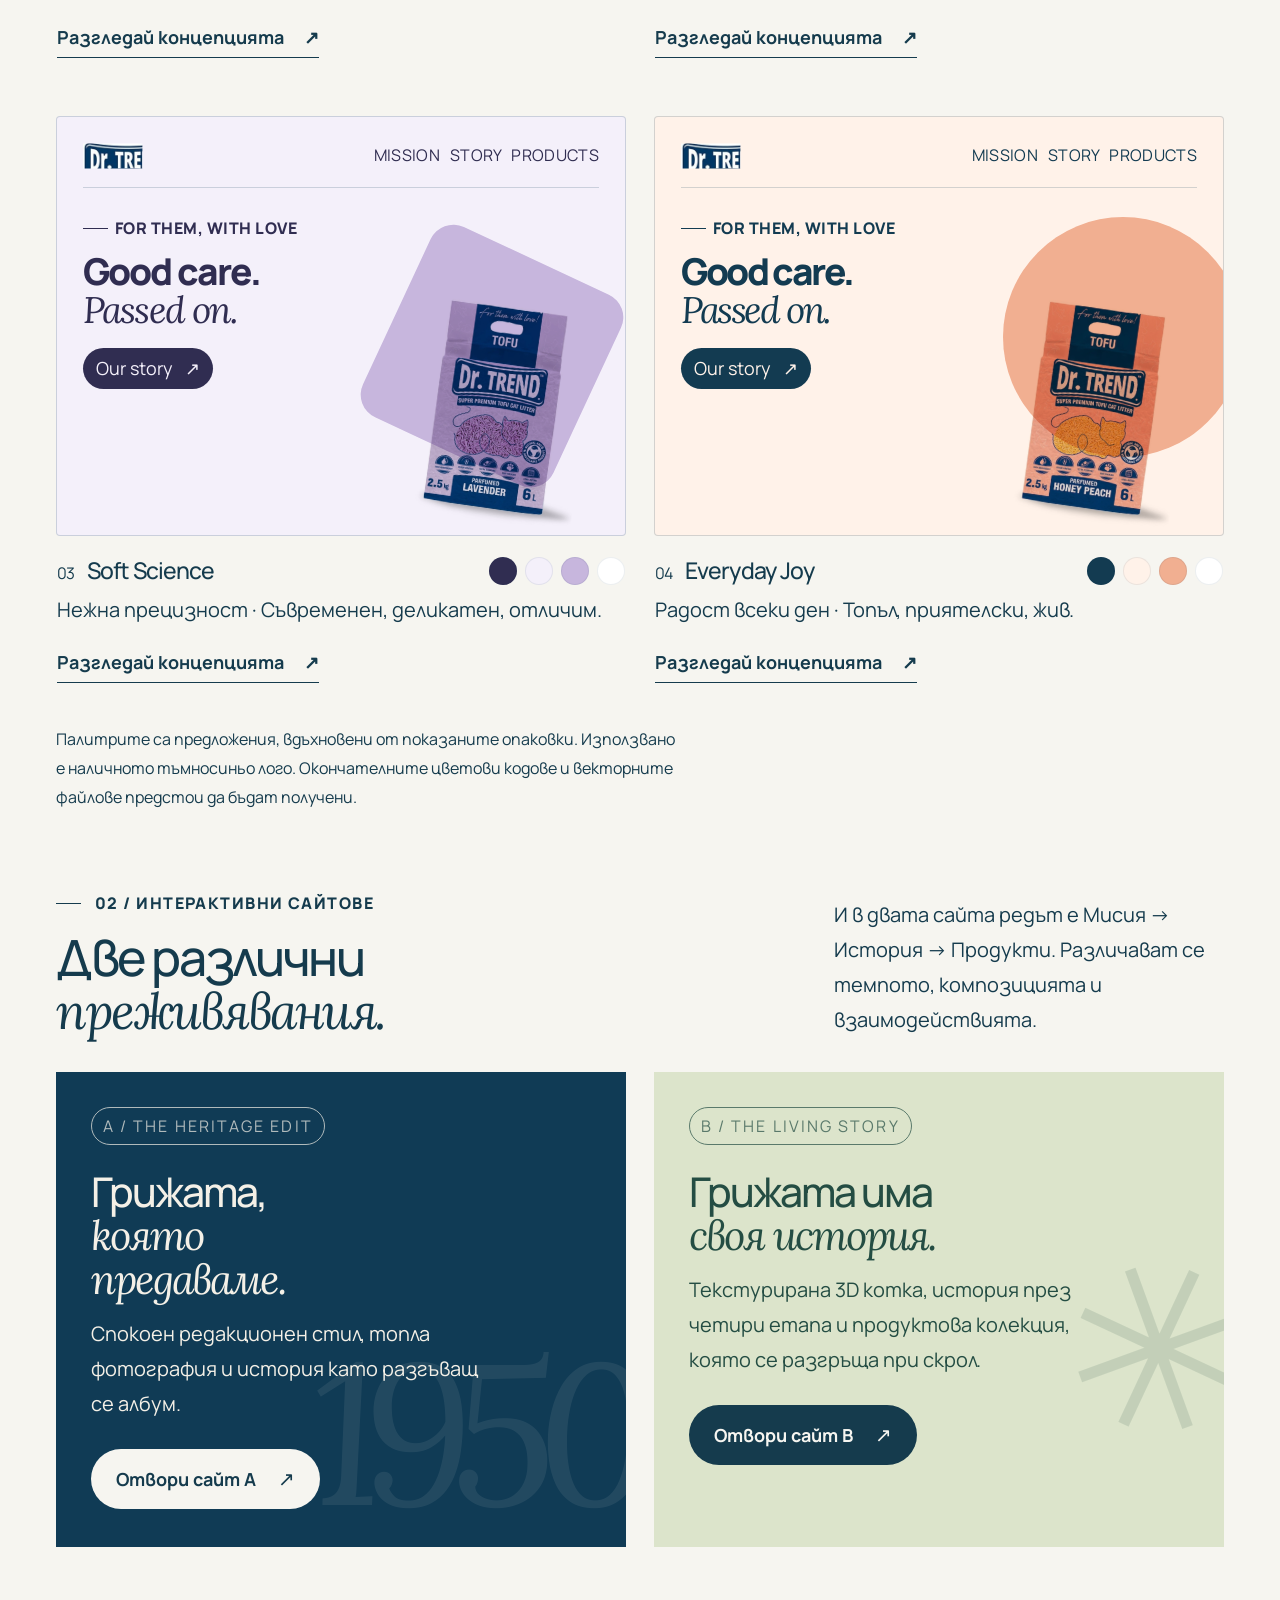
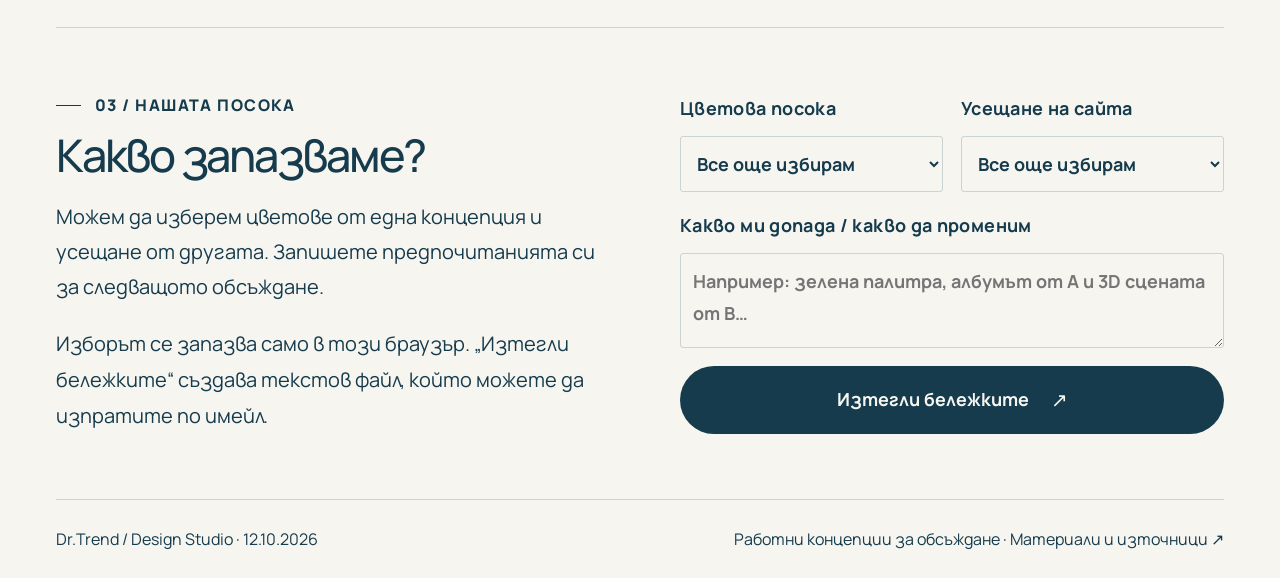
==== commit 1e447380: "Improve typography and responsive reading layouts across all concepts" ====
--- a/index.html
+++ b/index.html
@@ -1 +1 @@
-<!doctype html><html lang="bg"><head><meta charset="utf-8"><meta name="viewport" content="width=device-width,initial-scale=1"><meta name="description" content="Четири цветови посоки и две интерактивни концепции за Dr.Trend."><meta name="robots" content="noindex,nofollow"><title>Dr.Trend — Design Studio</title><link rel="stylesheet" href="assets/fonts.css?v=20261012-4"><link rel="stylesheet" href="styles.css?v=20261012-4"><script defer src="shared.js?v=20261012-4"></script><script defer src="studio.js?v=20261012-4"></script></head><body class="studio"><a class="skip-link" href="#main">Към съдържанието</a><div id="app"></div><noscript>Моля, включете JavaScript, за да разгледате интерактивните концепции.</noscript></body></html>
+<!doctype html><html lang="bg"><head><meta charset="utf-8"><meta name="viewport" content="width=device-width,initial-scale=1"><meta name="description" content="Четири цветови посоки и две интерактивни концепции за Dr.Trend."><meta name="robots" content="noindex,nofollow"><title>Dr.Trend — Design Studio</title><link rel="stylesheet" href="assets/fonts.css?v=20261016-1"><link rel="stylesheet" href="styles.css?v=20261016-1"><script defer src="shared.js?v=20261016-1"></script><script defer src="studio.js?v=20261016-1"></script><link rel="stylesheet" href="readability.css?v=20261016-1"></head><body class="studio"><a class="skip-link" href="#main">Към съдържанието</a><div id="app"></div><noscript>Моля, включете JavaScript, за да разгледате интерактивните концепции.</noscript></body></html>
--- a/styles.css
+++ b/styles.css
@@ -1,21 +1,21 @@
 @import url('assets/fonts.css');
 :root{--ink:#103b55;--paper:#f4f0e7;--accent:#c3b29a;--white:#fff;--line:color-mix(in srgb,var(--ink) 18%,transparent);--ease:cubic-bezier(.2,.75,.2,1)}
-*{box-sizing:border-box}html{scroll-behavior:smooth;scroll-padding-top:135px}body{margin:0;background:var(--paper);color:var(--ink);font-family:Manrope,Arial,sans-serif;font-size:15px;line-height:1.65}button,input,select,textarea{font:inherit}button,a,input,select,textarea{-webkit-tap-highlight-color:transparent}button{cursor:pointer;color:inherit}a{color:inherit;text-decoration:none}button{border:0;background:none}button:disabled{cursor:default;opacity:.5}img{max-width:100%;display:block}h1,h2,h3,p{margin:0}h1,h2,h3{line-height:1.05;letter-spacing:-.05em;font-weight:500}h1{font-size:clamp(48px,6.6vw,108px)}h2{font-size:clamp(38px,4.6vw,72px)}h3{font-size:28px}p{max-width:62ch}em{font-family:Lora,Georgia,serif;font-weight:400}::selection{background:var(--accent);color:var(--ink)}:focus-visible{outline:3px solid #db7353;outline-offset:5px}svg{display:block}section[id]{scroll-margin-top:130px}.wrap{width:min(1320px,calc(100% - 112px));margin:auto}.eyebrow{font-size:11px;font-weight:800;letter-spacing:.17em;text-transform:uppercase;display:flex;align-items:center;gap:14px}.eyebrow:before{content:'';width:25px;height:1px;background:currentColor}.serif{font-family:Lora,Georgia,serif}.muted{opacity:.65}.btn{display:inline-flex;align-items:center;justify-content:center;gap:35px;padding:16px 25px;border-radius:99px;background:var(--ink);color:var(--paper);font-size:12px;font-weight:700;transition:transform .25s,background .25s;line-height:1.4;min-height:46px}.btn:hover{transform:translateY(-3px)}.btn.light{background:var(--paper);color:var(--ink)}.btn.outline{border:1px solid var(--line);background:transparent;color:var(--ink)}.btn span{font-size:20px;font-weight:400}.text-link{display:inline-flex;align-items:center;gap:20px;font-size:12px;font-weight:700;border-bottom:1px solid currentColor;padding:6px 0}.skip-link{position:fixed;z-index:999;left:10px;top:-90px;padding:12px 24px;background:white;color:#123}.skip-link:focus{top:10px}.brandmark{width:132px;height:55px;display:block;overflow:hidden;position:relative}.brandmark img{width:132px;height:132px;max-width:none;position:absolute;top:-39px;mix-blend-mode:multiply}.brandmark img{user-select:none}.reveal{opacity:1;transform:none}.js-motion .reveal:not(.seen){opacity:0;transform:translateY(28px)}.reveal{transition:opacity .85s var(--ease),transform .85s var(--ease)}.toast{position:fixed;bottom:25px;left:50%;transform:translate(-50%,30px);opacity:0;background:#103b55;color:white;padding:14px 26px;border-radius:50px;z-index:1000;transition:.3s;pointer-events:none;text-align:center;min-width:220px}.toast.visible{opacity:1;transform:translate(-50%,0)}
+*{box-sizing:border-box}html{scroll-behavior:smooth;scroll-padding-top:135px}body{margin:0;background:var(--paper);color:var(--ink);font-family:Manrope,Arial,sans-serif;font-size:var(--text-body);line-height:1.65}button,input,select,textarea{font:inherit}button,a,input,select,textarea{-webkit-tap-highlight-color:transparent}button{cursor:pointer;color:inherit}a{color:inherit;text-decoration:none}button{border:0;background:none}button:disabled{cursor:default;opacity:.5}img{max-width:100%;display:block}h1,h2,h3,p{margin:0}h1,h2,h3{line-height:1.05;letter-spacing:-.05em;font-weight:500}h1{font-size:clamp(48px,6.6vw,108px)}h2{font-size:clamp(38px,4.6vw,72px)}h3{font-size:28px}p{max-width:62ch}em{font-family:Lora,Georgia,serif;font-weight:400}::selection{background:var(--accent);color:var(--ink)}:focus-visible{outline:3px solid #db7353;outline-offset:5px}svg{display:block}section[id]{scroll-margin-top:130px}.wrap{width:min(1320px,calc(100% - 112px));margin:auto}.eyebrow{font-size:var(--text-caption);font-weight:800;letter-spacing:.17em;text-transform:uppercase;display:flex;align-items:center;gap:14px}.eyebrow:before{content:'';width:25px;height:1px;background:currentColor}.serif{font-family:Lora,Georgia,serif}.muted{opacity:.65}.btn{display:inline-flex;align-items:center;justify-content:center;gap:35px;padding:16px 25px;border-radius:99px;background:var(--ink);color:var(--paper);font-size:var(--text-body);font-weight:700;transition:transform .25s,background .25s;line-height:1.4;min-height:46px}.btn:hover{transform:translateY(-3px)}.btn.light{background:var(--paper);color:var(--ink)}.btn.outline{border:1px solid var(--line);background:transparent;color:var(--ink)}.btn span{font-size:20px;font-weight:400}.text-link{display:inline-flex;align-items:center;gap:20px;font-size:var(--text-body);font-weight:700;border-bottom:1px solid currentColor;padding:6px 0}.skip-link{position:fixed;z-index:999;left:10px;top:-90px;padding:12px 24px;background:white;color:#123}.skip-link:focus{top:10px}.brandmark{width:132px;height:55px;display:block;overflow:hidden;position:relative}.brandmark img{width:132px;height:132px;max-width:none;position:absolute;top:-39px;mix-blend-mode:multiply}.brandmark img{user-select:none}.reveal{opacity:1;transform:none}.js-motion .reveal:not(.seen){opacity:0;transform:translateY(28px)}.reveal{transition:opacity .85s var(--ease),transform .85s var(--ease)}.toast{position:fixed;bottom:25px;left:50%;transform:translate(-50%,30px);opacity:0;background:#103b55;color:white;padding:14px 26px;border-radius:50px;z-index:1000;transition:.3s;pointer-events:none;text-align:center;min-width:220px}.toast.visible{opacity:1;transform:translate(-50%,0)}
 /* The presentation studio */
-.studio{--ink:#153b4d;--paper:#f6f5f0;--accent:#c6cdbb}.studio-header{display:flex;justify-content:space-between;align-items:center;padding:20px 0;border-bottom:1px solid var(--line)}.studio-header .left{display:flex;align-items:center;gap:26px}.studio-label{border-left:1px solid var(--line);padding-left:25px;font-size:10px;text-transform:uppercase;letter-spacing:.2em}.studio-header nav{display:flex;gap:32px;font-size:12px}.studio-hero{display:grid;grid-template-columns:1.22fr 1fr;gap:50px;padding:75px 0 60px;align-items:center}.studio-hero h1{font-size:clamp(45px,5.7vw,84px);max-width:800px;margin:25px 0;line-height:1.08}.studio-hero p{max-width:470px;font-size:14px;line-height:1.9}.studio-hero .hero-footer{display:flex;gap:30px;align-items:center;margin-top:30px}.edition{font-size:10px;letter-spacing:.16em;text-transform:uppercase}.studio-art{position:relative;min-height:470px;background:#e1e7db;border-radius:48% 48% 8px 8px;overflow:hidden}.studio-art .halo{width:300px;height:300px;border:1px solid #153b4d35;border-radius:50%;position:absolute;top:65px;left:50%;transform:translateX(-50%)}.studio-art .halo:after{content:'';position:absolute;inset:-28px;border:1px solid #153b4d20;border-radius:50%}.studio-art img{width:240px;position:absolute;mix-blend-mode:multiply;bottom:75px;left:50%;filter:drop-shadow(0 20px 12px #143b4b18);transform:translateX(-50%) rotate(8deg)}.studio-art .art-second{width:180px;left:19%;bottom:52px;transform:rotate(-13deg)}.studio-art .art-third{width:170px;left:auto;right:-15px;bottom:50px;transform:rotate(17deg)}.studio-art .art-caption{position:absolute;bottom:24px;left:25px;right:25px;display:flex;justify-content:space-between;font-size:10px;text-transform:uppercase;letter-spacing:.15em}.studio-art .art-top{position:absolute;top:28px;left:32px;font-family:Lora,serif;font-style:italic;font-size:25px;z-index:1}.steps-strip{display:flex;justify-content:space-between;gap:25px;border-top:1px solid var(--line);border-bottom:1px solid var(--line);padding:22px 0;font-size:12px;margin-bottom:85px}.steps-strip span{display:flex;gap:15px;align-items:center}.steps-strip b{font-size:10px;opacity:.45}.section-heading{display:flex;align-items:flex-end;justify-content:space-between;gap:35px;margin-bottom:35px}.section-heading h2{margin-top:16px;font-size:clamp(34px,3.9vw,58px)}.section-heading p{font-size:12px;max-width:320px}.palette-grid{display:grid;grid-template-columns:1fr 1fr;gap:38px 28px}.palette-card{--ink:#103b55;--paper:#f4f0e7;--accent:#c3b29a;min-width:0}.palette-art{background:var(--paper);height:355px;border:1px solid var(--line);padding:20px 26px;position:relative;overflow:hidden;border-radius:4px;color:var(--ink);display:block;transition:box-shadow .35s}.palette-art:hover{box-shadow:0 18px 45px #18374214}.mini-header{display:flex;align-items:center;justify-content:space-between;border-bottom:1px solid var(--line);padding-bottom:12px}.mini-header .brandmark{transform:scale(.66);transform-origin:left;width:90px;height:38px}.mini-header small{font-size:7px;letter-spacing:.1em}.mini-content{position:relative;z-index:2;padding-top:37px;width:62%}.mini-content .eyebrow{font-size:7px;gap:7px}.mini-content h3{font-size:37px;margin:12px 0 18px;font-weight:600}.mini-content h3 em{display:block;font-weight:400}.mini-content .mini-button{background:var(--ink);color:var(--paper);border-radius:25px;display:inline-block;padding:8px 13px;font-size:7px}.mini-product{position:absolute;width:39%;right:8px;bottom:13px;mix-blend-mode:multiply;transform:rotate(8deg);transition:transform .5s}.palette-art:hover .mini-product{transform:rotate(0deg) translateY(-8px)}.mini-orbit{position:absolute;right:5%;top:32%;width:210px;height:210px;border:1px solid var(--line);border-radius:50%}.palette-card[data-theme="sage"] .palette-art{border-radius:120px 4px 4px 4px}.palette-card[data-theme="sage"] .mini-header{margin-left:30px}.palette-card[data-theme="sage"] .mini-content h3{font-family:Lora,serif;font-size:35px}.palette-card[data-theme="lilac"] .mini-orbit{border-radius:25px;transform:rotate(25deg);background:var(--accent);border:0}.palette-card[data-theme="lilac"] .mini-content h3{font-weight:800}.palette-card[data-theme="peach"] .mini-orbit{background:var(--accent);border:0;width:240px;height:240px;right:-20px;top:100px}.palette-card[data-theme="peach"] .mini-content h3{font-weight:800;letter-spacing:-.065em}.palette-meta{padding:20px 1px}.palette-meta-top{display:flex;align-items:center;justify-content:space-between;gap:20px}.palette-meta h3{font-size:23px;letter-spacing:-.04em}.palette-meta h3 small{font-size:11px;margin-right:13px;opacity:.5;font-weight:400}.palette-meta p{font-size:12px;margin-top:6px;opacity:.7}.swatches{display:flex;gap:8px}.swatch{padding:0;display:flex;flex-direction:column;gap:8px;text-align:left}.swatch i,.swatches>i{height:28px;width:28px;border-radius:50%;display:block;background:var(--swatch);border:1px solid #153b4d14}.swatch span{font-size:9px;letter-spacing:.04em}.palette-meta .text-link{margin-top:16px}.studio-demos{padding:80px 0}.demo-grid{display:grid;grid-template-columns:1fr 1fr;gap:28px}.demo-card{padding:35px;background:#103b55;color:#f4f0e7;position:relative;min-height:410px;overflow:hidden;display:flex;flex-direction:column;align-items:flex-start}.demo-card h3{font-size:clamp(32px,3.2vw,52px);max-width:300px;margin:25px 0 15px;position:relative;z-index:2}.demo-card p{font-size:12px;max-width:290px;position:relative;z-index:2}.demo-card .btn{margin-top:25px;position:relative;z-index:2}.demo-card.play{background:#c8b9e0;color:#272b48}.demo-card.play .decor-paw{position:absolute;font-size:230px;right:-30px;bottom:2px;opacity:.16;transform:rotate(-20deg)}.demo-card.heritage:after{content:'1950';position:absolute;bottom:-60px;right:-10px;font-size:200px;font-family:Lora,serif;font-style:italic;opacity:.08;letter-spacing:-.1em}.demo-card .tag{font-size:9px;letter-spacing:.13em;text-transform:uppercase;border:1px solid currentColor;border-radius:20px;padding:4px 11px;opacity:.7}.review-section{border-top:1px solid var(--line);padding:65px 0;display:grid;grid-template-columns:1fr 1fr;gap:80px}.review-section h2{font-size:45px;margin:15px 0 20px}.review-section p{font-size:13px}.review-form{display:grid;gap:18px}.review-form label{font-size:11px;letter-spacing:.02em;font-weight:700;display:grid;gap:7px}.review-form select,.review-form textarea{width:100%;background:transparent;border:1px solid var(--line);border-radius:3px;padding:12px;color:var(--ink)}.review-form textarea{resize:vertical;min-height:90px}.review-form .row{display:grid;grid-template-columns:1fr 1fr;gap:18px}.studio-note{font-size:11px;line-height:1.8;margin-top:22px;opacity:.65}.studio-footer{padding:25px 0;border-top:1px solid var(--line);display:flex;justify-content:space-between;font-size:10px;gap:25px}
+.studio{--ink:#153b4d;--paper:#f6f5f0;--accent:#c6cdbb}.studio-header{display:flex;justify-content:space-between;align-items:center;padding:20px 0;border-bottom:1px solid var(--line)}.studio-header .left{display:flex;align-items:center;gap:26px}.studio-label{border-left:1px solid var(--line);padding-left:25px;font-size:var(--text-caption);text-transform:uppercase;letter-spacing:.2em}.studio-header nav{display:flex;gap:32px;font-size:var(--text-body)}.studio-hero{display:grid;grid-template-columns:1.22fr 1fr;gap:50px;padding:75px 0 60px;align-items:center}.studio-hero h1{font-size:clamp(45px,5.7vw,84px);max-width:800px;margin:25px 0;line-height:1.08}.studio-hero p{max-width:470px;font-size:var(--text-body);line-height:1.9}.studio-hero .hero-footer{display:flex;gap:30px;align-items:center;margin-top:30px}.edition{font-size:var(--text-caption);letter-spacing:.16em;text-transform:uppercase}.studio-art{position:relative;min-height:470px;background:#e1e7db;border-radius:48% 48% 8px 8px;overflow:hidden}.studio-art .halo{width:300px;height:300px;border:1px solid #153b4d35;border-radius:50%;position:absolute;top:65px;left:50%;transform:translateX(-50%)}.studio-art .halo:after{content:'';position:absolute;inset:-28px;border:1px solid #153b4d20;border-radius:50%}.studio-art img{width:240px;position:absolute;mix-blend-mode:multiply;bottom:75px;left:50%;filter:drop-shadow(0 20px 12px #143b4b18);transform:translateX(-50%) rotate(8deg)}.studio-art .art-second{width:180px;left:19%;bottom:52px;transform:rotate(-13deg)}.studio-art .art-third{width:170px;left:auto;right:-15px;bottom:50px;transform:rotate(17deg)}.studio-art .art-caption{position:absolute;bottom:24px;left:25px;right:25px;display:flex;justify-content:space-between;font-size:var(--text-caption);text-transform:uppercase;letter-spacing:.15em}.studio-art .art-top{position:absolute;top:28px;left:32px;font-family:Lora,serif;font-style:italic;font-size:25px;z-index:1}.steps-strip{display:flex;justify-content:space-between;gap:25px;border-top:1px solid var(--line);border-bottom:1px solid var(--line);padding:22px 0;font-size:var(--text-body);margin-bottom:85px}.steps-strip span{display:flex;gap:15px;align-items:center}.steps-strip b{font-size:var(--text-caption);opacity:.45}.section-heading{display:flex;align-items:flex-end;justify-content:space-between;gap:35px;margin-bottom:35px}.section-heading h2{margin-top:16px;font-size:clamp(34px,3.9vw,58px)}.section-heading p{font-size:var(--text-body);max-width:320px}.palette-grid{display:grid;grid-template-columns:1fr 1fr;gap:38px 28px}.palette-card{--ink:#103b55;--paper:#f4f0e7;--accent:#c3b29a;min-width:0}.palette-art{background:var(--paper);height:355px;border:1px solid var(--line);padding:20px 26px;position:relative;overflow:hidden;border-radius:4px;color:var(--ink);display:block;transition:box-shadow .35s}.palette-art:hover{box-shadow:0 18px 45px #18374214}.mini-header{display:flex;align-items:center;justify-content:space-between;border-bottom:1px solid var(--line);padding-bottom:12px}.mini-header .brandmark{transform:scale(.66);transform-origin:left;width:90px;height:38px}.mini-header small{font-size:var(--text-caption);letter-spacing:.1em}.mini-content{position:relative;z-index:2;padding-top:37px;width:62%}.mini-content .eyebrow{font-size:var(--text-caption);gap:7px}.mini-content h3{font-size:37px;margin:12px 0 18px;font-weight:600}.mini-content h3 em{display:block;font-weight:400}.mini-content .mini-button{background:var(--ink);color:var(--paper);border-radius:25px;display:inline-block;padding:8px 13px;font-size:var(--text-caption)}.mini-product{position:absolute;width:39%;right:8px;bottom:13px;mix-blend-mode:multiply;transform:rotate(8deg);transition:transform .5s}.palette-art:hover .mini-product{transform:rotate(0deg) translateY(-8px)}.mini-orbit{position:absolute;right:5%;top:32%;width:210px;height:210px;border:1px solid var(--line);border-radius:50%}.palette-card[data-theme="sage"] .palette-art{border-radius:120px 4px 4px 4px}.palette-card[data-theme="sage"] .mini-header{margin-left:30px}.palette-card[data-theme="sage"] .mini-content h3{font-family:Lora,serif;font-size:35px}.palette-card[data-theme="lilac"] .mini-orbit{border-radius:25px;transform:rotate(25deg);background:var(--accent);border:0}.palette-card[data-theme="lilac"] .mini-content h3{font-weight:800}.palette-card[data-theme="peach"] .mini-orbit{background:var(--accent);border:0;width:240px;height:240px;right:-20px;top:100px}.palette-card[data-theme="peach"] .mini-content h3{font-weight:800;letter-spacing:-.065em}.palette-meta{padding:20px 1px}.palette-meta-top{display:flex;align-items:center;justify-content:space-between;gap:20px}.palette-meta h3{font-size:23px;letter-spacing:-.04em}.palette-meta h3 small{font-size:var(--text-caption);margin-right:13px;opacity:.5;font-weight:400}.palette-meta p{font-size:var(--text-body);margin-top:6px;opacity:.7}.swatches{display:flex;gap:8px}.swatch{padding:0;display:flex;flex-direction:column;gap:8px;text-align:left}.swatch i,.swatches>i{height:28px;width:28px;border-radius:50%;display:block;background:var(--swatch);border:1px solid #153b4d14}.swatch span{font-size:var(--text-caption);letter-spacing:.04em}.palette-meta .text-link{margin-top:16px}.studio-demos{padding:80px 0}.demo-grid{display:grid;grid-template-columns:1fr 1fr;gap:28px}.demo-card{padding:35px;background:#103b55;color:#f4f0e7;position:relative;min-height:410px;overflow:hidden;display:flex;flex-direction:column;align-items:flex-start}.demo-card h3{font-size:clamp(32px,3.2vw,52px);max-width:300px;margin:25px 0 15px;position:relative;z-index:2}.demo-card p{font-size:var(--text-body);max-width:290px;position:relative;z-index:2}.demo-card .btn{margin-top:25px;position:relative;z-index:2}.demo-card.play{background:#c8b9e0;color:#272b48}.demo-card.play .decor-paw{position:absolute;font-size:230px;right:-30px;bottom:2px;opacity:.16;transform:rotate(-20deg)}.demo-card.heritage:after{content:'1950';position:absolute;bottom:-60px;right:-10px;font-size:200px;font-family:Lora,serif;font-style:italic;opacity:.08;letter-spacing:-.1em}.demo-card .tag{font-size:var(--text-caption);letter-spacing:.13em;text-transform:uppercase;border:1px solid currentColor;border-radius:20px;padding:4px 11px;opacity:.7}.review-section{border-top:1px solid var(--line);padding:65px 0;display:grid;grid-template-columns:1fr 1fr;gap:80px}.review-section h2{font-size:45px;margin:15px 0 20px}.review-section p{font-size:var(--text-body)}.review-form{display:grid;gap:18px}.review-form label{font-size:var(--text-caption);letter-spacing:.02em;font-weight:700;display:grid;gap:7px}.review-form select,.review-form textarea{width:100%;background:transparent;border:1px solid var(--line);border-radius:3px;padding:12px;color:var(--ink)}.review-form textarea{resize:vertical;min-height:90px}.review-form .row{display:grid;grid-template-columns:1fr 1fr;gap:18px}.studio-note{font-size:var(--text-caption);line-height:1.8;margin-top:22px;opacity:.65}.studio-footer{padding:25px 0;border-top:1px solid var(--line);display:flex;justify-content:space-between;font-size:var(--text-caption);gap:25px}
 /* Shared brand site */
-.preview-bar{position:relative;z-index:50;background:var(--ink);color:var(--paper);min-height:34px;padding:6px 27px;display:flex;align-items:center;justify-content:space-between;font-size:10px;letter-spacing:.02em;gap:12px}.preview-bar .preview-actions{display:flex;align-items:center;gap:17px}.preview-bar a{border-bottom:1px solid #ffffff60}.preview-bar button{font-size:10px;padding:0}.site-header{position:sticky;top:0;z-index:40;background:color-mix(in srgb,var(--paper) 94%,transparent);backdrop-filter:blur(15px);border-bottom:1px solid var(--line)}.site-nav{display:flex;align-items:center;justify-content:space-between;min-height:92px;gap:28px}.navlinks{display:flex;gap:32px;font-size:11px;font-weight:700}.navlinks a{position:relative}.navlinks a:after{content:'';position:absolute;bottom:-6px;left:0;width:0;height:1px;background:var(--ink);transition:width .3s}.navlinks a:hover:after{width:100%}.nav-right{display:flex;gap:18px;align-items:center}.language{display:flex;gap:3px}.language button{font-size:10px;padding:4px;opacity:.45}.language button.active{opacity:1;text-decoration:underline;text-underline-offset:4px}.nav-right .btn{font-size:10px;padding:12px 19px;gap:20px;min-height:40px}.menu-toggle{display:none;font-size:23px}.site-hero{display:grid;grid-template-columns:1fr 1fr;position:relative;min-height:650px;align-items:center;gap:50px;padding:65px 0}.hero-copy{position:relative;z-index:2}.hero-copy h1{margin:23px 0 27px}.hero-copy h1 em{display:block}.hero-copy p{max-width:390px;font-size:14px;line-height:1.85}.hero-copy .btn{margin-top:30px}.hero-image{height:560px;position:relative;border-radius:46% 46% 4px 4px;overflow:hidden}.hero-image img{width:100%;height:100%;object-fit:cover;object-position:63% center;scale:1.02;transition:scale 1s}.hero-image:hover img{scale:1.05}.hero-caption{position:absolute;left:25px;bottom:27px;color:white;font-size:11px;letter-spacing:.04em;text-shadow:0 1px 6px #0008}.hero-seal{width:113px;height:113px;background:var(--accent);color:var(--ink);border-radius:50%;display:flex;align-items:center;justify-content:center;position:absolute;right:calc(50% - 54px);top:140px;font-family:Lora,serif;font-style:italic;line-height:1.3;font-size:17px;transform:rotate(-12deg);z-index:3;text-align:center}.hero-bottom{display:flex;justify-content:space-between;padding:20px 0 28px;font-size:9px;letter-spacing:.15em;text-transform:uppercase;border-bottom:1px solid var(--line)}.hero-bottom span:last-child{letter-spacing:0;font-size:18px}.principles{padding:85px 0;display:grid;grid-template-columns:.8fr 1.2fr;gap:70px}.principles h2{max-width:630px;font-size:clamp(34px,4vw,60px)}.principles p{font-size:14px;margin-top:25px;max-width:530px}.principle-list{display:flex;gap:25px;margin-top:32px;border-top:1px solid var(--line);padding-top:25px;font-size:11px;font-weight:600}.principle-list span{display:flex;gap:8px}.principle-list b{opacity:.4;font-size:9px}.story-section{padding:80px 0 90px;background:color-mix(in srgb,var(--accent) 22%,var(--paper))}.story-intro{display:grid;grid-template-columns:1fr 1fr;gap:65px;align-items:end;margin:25px 0 50px}.story-intro p{font-size:14px;max-width:490px}.story-spread{perspective:1800px;display:grid;grid-template-columns:1fr 1fr;min-height:450px;position:relative}.album-cover{background:var(--ink);color:var(--paper);padding:48px;position:relative;transform-origin:right center;transform:rotateY(calc(var(--fold,0) * -35deg));transition:transform .2s linear;box-shadow:12px 15px 40px #142c3320;display:flex;flex-direction:column;justify-content:space-between;min-height:450px}.album-cover:before{content:'';position:absolute;inset:20px;border:1px solid #ffffff30;pointer-events:none}.album-cover .year{font-family:Lora,serif;font-size:clamp(75px,10vw,150px);line-height:1;letter-spacing:-.07em}.album-cover .caption{font-size:12px;max-width:220px}.album-cover .book-top{font-size:9px;letter-spacing:.2em;text-transform:uppercase}.album-page{background:var(--paper);padding:50px;display:flex;flex-direction:column;justify-content:center;box-shadow:10px 15px 40px #142c3310}.chapter-controls{display:flex;gap:10px;margin-bottom:35px}.chapter-controls button{width:37px;height:37px;border:1px solid var(--line);border-radius:50%;font-size:11px}.chapter-controls button[aria-selected="true"]{background:var(--ink);color:var(--paper)}.chapter-copy h3{font-family:Lora,serif;font-size:32px;margin:15px 0 22px;line-height:1.15}.chapter-copy p{font-size:13px;line-height:1.9}.chapter-next{margin-top:26px}.story-footnote{font-size:10px;opacity:.65;margin-top:22px}.products-section{padding:95px 0}.products-top{display:flex;justify-content:space-between;gap:35px;align-items:end;margin:25px 0 35px}.products-top h2{max-width:660px}.products-top p{font-size:13px;max-width:320px}.filter-row{display:flex;align-items:center;justify-content:space-between;gap:20px;border-bottom:1px solid var(--line);padding-bottom:25px;margin-bottom:35px}.filters{display:flex;gap:8px;flex-wrap:wrap}.filters button{border:1px solid var(--line);border-radius:30px;padding:10px 17px;font-size:10px}.filters button[aria-pressed="true"]{background:var(--ink);color:var(--paper)}.compare-button{font-size:11px;white-space:nowrap;border-bottom:1px solid currentColor;padding:8px 0}.products-grid{display:grid;grid-template-columns:repeat(3,1fr);gap:38px 24px}.product-card{min-width:0}.product-card[hidden]{display:none}.product-visual{position:relative;aspect-ratio:1/.98;background:color-mix(in srgb,var(--product) 15%,var(--paper));overflow:hidden;border-radius:3px}.product-visual img{width:100%;height:100%;object-fit:contain;mix-blend-mode:multiply;transition:transform .6s var(--ease);padding:24px}.product-card:hover .product-visual img{transform:translateY(-8px) rotate(-3deg)}.product-view{width:100%;height:100%;padding:0;display:block}.product-number{position:absolute;top:17px;left:19px;font-size:10px;opacity:.5;z-index:1;pointer-events:none}.product-plus{width:35px;height:35px;border-radius:50%;background:var(--paper);position:absolute;right:16px;bottom:16px;display:grid;place-items:center;font-size:20px;pointer-events:none}.product-info{display:flex;justify-content:space-between;gap:15px;margin-top:17px}.product-info h3{font-size:20px;letter-spacing:-.02em}.product-info small{display:block;font-size:10px;opacity:.65;margin-top:7px}.product-compare{font-size:10px;display:flex;gap:6px;align-items:center;align-self:start;padding-top:3px;cursor:pointer}.product-compare input{accent-color:var(--ink)}.product-notice{font-size:11px;opacity:.65;margin-top:34px}.retail-section{background:var(--ink);color:var(--paper);padding:70px 0}.retail-grid{display:grid;grid-template-columns:1fr 1fr;gap:80px;align-items:center}.retail-section h2{font-size:clamp(35px,4.5vw,65px);margin:24px 0}.retail-section p{font-size:13px;opacity:.8}.retail-links{display:grid;gap:15px}.retail-links a{display:flex;justify-content:space-between;align-items:center;border-bottom:1px solid #ffffff45;padding:20px 0}.retail-links strong{font-size:23px;font-weight:500}.retail-links span{font-size:11px}.retail-note{font-size:10px!important;margin-top:20px}.site-footer{padding:35px 0;display:flex;justify-content:space-between;align-items:center;gap:30px}.site-footer p{font-size:10px;opacity:.65;max-width:430px}.site-footer .footer-mark{font-family:Lora,serif;font-size:22px;font-style:italic}.palette-dock{position:fixed;right:22px;bottom:20px;z-index:60;padding:9px;background:#ffffffef;box-shadow:0 3px 30px #092c4420;border-radius:40px;display:flex;gap:7px;backdrop-filter:blur(12px)}.palette-dock button{width:26px;height:26px;border-radius:50%;background:var(--dot);border:2px solid white;outline:1px solid transparent;padding:0}.palette-dock button[aria-pressed="true"]{outline-color:#243e4a}.palette-dock .dock-label{font-size:9px;align-self:center;margin:0 5px;color:#1a3e4b}.concept-summary{padding:35px 0;border-bottom:1px solid var(--line);display:flex;align-items:center;justify-content:space-between;gap:25px}.concept-summary h2{font-size:26px;letter-spacing:-.03em;margin-top:8px}.concept-summary .swatches{gap:16px}.concept-summary .swatch i{width:42px;height:42px}.concept-actions{display:flex;align-items:center;gap:15px}.concept-actions button{font-size:10px}.concept-page .site-hero{min-height:600px}.concept-page .hero-image{height:490px}.concept-page[data-theme="sage"] .hero-copy h1{font-family:Lora,serif;font-size:clamp(45px,5.7vw,88px);line-height:1.08}.concept-page[data-theme="sage"] .hero-image{border-radius:48% 48% 48% 4px}.concept-page[data-theme="lilac"] .hero-copy h1{font-weight:800;letter-spacing:-.07em}.concept-page[data-theme="lilac"] .hero-image{border-radius:12px;transform:rotate(3deg);box-shadow:-22px 22px 0 var(--accent)}.concept-page[data-theme="peach"] .hero-image{border-radius:50% 50% 40% 40%}.concept-page[data-theme="peach"] .hero-copy h1{font-weight:800;letter-spacing:-.07em}.concept-page .compact-story{display:grid;grid-template-columns:.6fr 1.4fr;gap:70px;padding:60px 0}.compact-story .big-year{font:italic 100px/1 Lora,serif;letter-spacing:-.08em}.compact-story h2{font-size:42px;margin:18px 0}.compact-story p{font-size:13px}
+.preview-bar{position:relative;z-index:50;background:var(--ink);color:var(--paper);min-height:34px;padding:6px 27px;display:flex;align-items:center;justify-content:space-between;font-size:var(--text-caption);letter-spacing:.02em;gap:12px}.preview-bar .preview-actions{display:flex;align-items:center;gap:17px}.preview-bar a{border-bottom:1px solid #ffffff60}.preview-bar button{font-size:var(--text-caption);padding:0}.site-header{position:sticky;top:0;z-index:40;background:color-mix(in srgb,var(--paper) 94%,transparent);backdrop-filter:blur(15px);border-bottom:1px solid var(--line)}.site-nav{display:flex;align-items:center;justify-content:space-between;min-height:92px;gap:28px}.navlinks{display:flex;gap:32px;font-size:var(--text-caption);font-weight:700}.navlinks a{position:relative}.navlinks a:after{content:'';position:absolute;bottom:-6px;left:0;width:0;height:1px;background:var(--ink);transition:width .3s}.navlinks a:hover:after{width:100%}.nav-right{display:flex;gap:18px;align-items:center}.language{display:flex;gap:3px}.language button{font-size:var(--text-caption);padding:4px;opacity:.45}.language button.active{opacity:1;text-decoration:underline;text-underline-offset:4px}.nav-right .btn{font-size:var(--text-caption);padding:12px 19px;gap:20px;min-height:40px}.menu-toggle{display:none;font-size:23px}.site-hero{display:grid;grid-template-columns:1fr 1fr;position:relative;min-height:650px;align-items:center;gap:50px;padding:65px 0}.hero-copy{position:relative;z-index:2}.hero-copy h1{margin:23px 0 27px}.hero-copy h1 em{display:block}.hero-copy p{max-width:390px;font-size:var(--text-body);line-height:1.85}.hero-copy .btn{margin-top:30px}.hero-image{height:560px;position:relative;border-radius:46% 46% 4px 4px;overflow:hidden}.hero-image img{width:100%;height:100%;object-fit:cover;object-position:63% center;scale:1.02;transition:scale 1s}.hero-image:hover img{scale:1.05}.hero-caption{position:absolute;left:25px;bottom:27px;color:white;font-size:var(--text-caption);letter-spacing:.04em;text-shadow:0 1px 6px #0008}.hero-seal{width:113px;height:113px;background:var(--accent);color:var(--ink);border-radius:50%;display:flex;align-items:center;justify-content:center;position:absolute;right:calc(50% - 54px);top:140px;font-family:Lora,serif;font-style:italic;line-height:1.3;font-size:17px;transform:rotate(-12deg);z-index:3;text-align:center}.hero-bottom{display:flex;justify-content:space-between;padding:20px 0 28px;font-size:var(--text-caption);letter-spacing:.15em;text-transform:uppercase;border-bottom:1px solid var(--line)}.hero-bottom span:last-child{letter-spacing:0;font-size:18px}.principles{padding:85px 0;display:grid;grid-template-columns:.8fr 1.2fr;gap:70px}.principles h2{max-width:630px;font-size:clamp(34px,4vw,60px)}.principles p{font-size:var(--text-body);margin-top:25px;max-width:530px}.principle-list{display:flex;gap:25px;margin-top:32px;border-top:1px solid var(--line);padding-top:25px;font-size:var(--text-caption);font-weight:600}.principle-list span{display:flex;gap:8px}.principle-list b{opacity:.4;font-size:var(--text-caption)}.story-section{padding:80px 0 90px;background:color-mix(in srgb,var(--accent) 22%,var(--paper))}.story-intro{display:grid;grid-template-columns:1fr 1fr;gap:65px;align-items:end;margin:25px 0 50px}.story-intro p{font-size:var(--text-body);max-width:490px}.story-spread{perspective:1800px;display:grid;grid-template-columns:1fr 1fr;min-height:450px;position:relative}.album-cover{background:var(--ink);color:var(--paper);padding:48px;position:relative;transform-origin:right center;transform:rotateY(calc(var(--fold,0) * -35deg));transition:transform .2s linear;box-shadow:12px 15px 40px #142c3320;display:flex;flex-direction:column;justify-content:space-between;min-height:450px}.album-cover:before{content:'';position:absolute;inset:20px;border:1px solid #ffffff30;pointer-events:none}.album-cover .year{font-family:Lora,serif;font-size:clamp(75px,10vw,150px);line-height:1;letter-spacing:-.07em}.album-cover .caption{font-size:var(--text-body);max-width:220px}.album-cover .book-top{font-size:var(--text-caption);letter-spacing:.2em;text-transform:uppercase}.album-page{background:var(--paper);padding:50px;display:flex;flex-direction:column;justify-content:center;box-shadow:10px 15px 40px #142c3310}.chapter-controls{display:flex;gap:10px;margin-bottom:35px}.chapter-controls button{width:37px;height:37px;border:1px solid var(--line);border-radius:50%;font-size:var(--text-caption)}.chapter-controls button[aria-selected="true"]{background:var(--ink);color:var(--paper)}.chapter-copy h3{font-family:Lora,serif;font-size:32px;margin:15px 0 22px;line-height:1.15}.chapter-copy p{font-size:var(--text-body);line-height:1.9}.chapter-next{margin-top:26px}.story-footnote{font-size:var(--text-caption);opacity:.65;margin-top:22px}.products-section{padding:95px 0}.products-top{display:flex;justify-content:space-between;gap:35px;align-items:end;margin:25px 0 35px}.products-top h2{max-width:660px}.products-top p{font-size:var(--text-body);max-width:320px}.filter-row{display:flex;align-items:center;justify-content:space-between;gap:20px;border-bottom:1px solid var(--line);padding-bottom:25px;margin-bottom:35px}.filters{display:flex;gap:8px;flex-wrap:wrap}.filters button{border:1px solid var(--line);border-radius:30px;padding:10px 17px;font-size:var(--text-caption)}.filters button[aria-pressed="true"]{background:var(--ink);color:var(--paper)}.compare-button{font-size:var(--text-caption);white-space:nowrap;border-bottom:1px solid currentColor;padding:8px 0}.products-grid{display:grid;grid-template-columns:repeat(3,1fr);gap:38px 24px}.product-card{min-width:0}.product-card[hidden]{display:none}.product-visual{position:relative;aspect-ratio:1/.98;background:color-mix(in srgb,var(--product) 15%,var(--paper));overflow:hidden;border-radius:3px}.product-visual img{width:100%;height:100%;object-fit:contain;mix-blend-mode:multiply;transition:transform .6s var(--ease);padding:24px}.product-card:hover .product-visual img{transform:translateY(-8px) rotate(-3deg)}.product-view{width:100%;height:100%;padding:0;display:block}.product-number{position:absolute;top:17px;left:19px;font-size:var(--text-caption);opacity:.5;z-index:1;pointer-events:none}.product-plus{width:35px;height:35px;border-radius:50%;background:var(--paper);position:absolute;right:16px;bottom:16px;display:grid;place-items:center;font-size:20px;pointer-events:none}.product-info{display:flex;justify-content:space-between;gap:15px;margin-top:17px}.product-info h3{font-size:20px;letter-spacing:-.02em}.product-info small{display:block;font-size:var(--text-caption);opacity:.65;margin-top:7px}.product-compare{font-size:var(--text-caption);display:flex;gap:6px;align-items:center;align-self:start;padding-top:3px;cursor:pointer}.product-compare input{accent-color:var(--ink)}.product-notice{font-size:var(--text-caption);opacity:.65;margin-top:34px}.retail-section{background:var(--ink);color:var(--paper);padding:70px 0}.retail-grid{display:grid;grid-template-columns:1fr 1fr;gap:80px;align-items:center}.retail-section h2{font-size:clamp(35px,4.5vw,65px);margin:24px 0}.retail-section p{font-size:var(--text-body);opacity:.8}.retail-links{display:grid;gap:15px}.retail-links a{display:flex;justify-content:space-between;align-items:center;border-bottom:1px solid #ffffff45;padding:20px 0}.retail-links strong{font-size:23px;font-weight:500}.retail-links span{font-size:var(--text-caption)}.retail-note{font-size:var(--text-caption)!important;margin-top:20px}.site-footer{padding:35px 0;display:flex;justify-content:space-between;align-items:center;gap:30px}.site-footer p{font-size:var(--text-caption);opacity:.65;max-width:430px}.site-footer .footer-mark{font-family:Lora,serif;font-size:22px;font-style:italic}.palette-dock{position:fixed;right:22px;bottom:20px;z-index:60;padding:9px;background:#ffffffef;box-shadow:0 3px 30px #092c4420;border-radius:40px;display:flex;gap:7px;backdrop-filter:blur(12px)}.palette-dock button{width:26px;height:26px;border-radius:50%;background:var(--dot);border:2px solid white;outline:1px solid transparent;padding:0}.palette-dock button[aria-pressed="true"]{outline-color:#243e4a}.palette-dock .dock-label{font-size:var(--text-caption);align-self:center;margin:0 5px;color:#1a3e4b}.concept-summary{padding:35px 0;border-bottom:1px solid var(--line);display:flex;align-items:center;justify-content:space-between;gap:25px}.concept-summary h2{font-size:26px;letter-spacing:-.03em;margin-top:8px}.concept-summary .swatches{gap:16px}.concept-summary .swatch i{width:42px;height:42px}.concept-actions{display:flex;align-items:center;gap:15px}.concept-actions button{font-size:var(--text-caption)}.concept-page .site-hero{min-height:600px}.concept-page .hero-image{height:490px}.concept-page[data-theme="sage"] .hero-copy h1{font-family:Lora,serif;font-size:clamp(45px,5.7vw,88px);line-height:1.08}.concept-page[data-theme="sage"] .hero-image{border-radius:48% 48% 48% 4px}.concept-page[data-theme="lilac"] .hero-copy h1{font-weight:800;letter-spacing:-.07em}.concept-page[data-theme="lilac"] .hero-image{border-radius:12px;transform:rotate(3deg);box-shadow:-22px 22px 0 var(--accent)}.concept-page[data-theme="peach"] .hero-image{border-radius:50% 50% 40% 40%}.concept-page[data-theme="peach"] .hero-copy h1{font-weight:800;letter-spacing:-.07em}.concept-page .compact-story{display:grid;grid-template-columns:.6fr 1.4fr;gap:70px;padding:60px 0}.compact-story .big-year{font:italic 100px/1 Lora,serif;letter-spacing:-.08em}.compact-story h2{font-size:42px;margin:18px 0}.compact-story p{font-size:var(--text-body)}
 /* Second concept: sculptural, lively and deliberately different */
-.play-page{--ink:#302d51;--paper:#f4f0fa;--accent:#c7b6dd}.play-page .brandmark{background:#fff;border-radius:6px}.play-page .brandmark img{mix-blend-mode:normal}.play-page .site-nav{min-height:84px}.play-hero{position:relative;min-height:690px;padding:55px 0 0;overflow:hidden}.play-hero-grid{display:grid;grid-template-columns:1.12fr 1fr;align-items:center;gap:5px;min-height:595px}.play-hero h1{font-size:clamp(53px,7.2vw,113px);font-weight:800;letter-spacing:-.075em;line-height:.99;margin:24px 0}.play-hero h1 .stroke{color:var(--ink);font-family:Lora,serif;font-weight:400;font-style:italic}.play-hero p{font-size:14px;max-width:400px}.play-hero .btn{margin-top:25px}.scene-container{position:relative;align-self:stretch;min-height:540px;touch-action:pan-y}.scene-container canvas{width:100%;height:100%;position:absolute;inset:0;cursor:grab;z-index:2;touch-action:pan-y}.scene-container canvas:active{cursor:grabbing}.scene-backdrop{position:absolute;width:100%;aspect-ratio:1;top:20px;border-radius:50%;background:var(--accent);opacity:.65}.scene-orbit{position:absolute;border:1px solid var(--line);border-radius:50%;inset:3% -7% 6%;transform:rotate(18deg);pointer-events:none}.scene-controls{position:absolute;left:0;right:0;bottom:12px;z-index:3;display:flex;flex-wrap:wrap;align-items:center;justify-content:center;gap:10px}.scene-controls button{font-size:10px;background:var(--paper);border:1px solid var(--line);border-radius:30px;padding:8px 12px}.scene-instruction{position:absolute;top:36px;right:0;font-size:9px;z-index:3;letter-spacing:.08em;text-transform:uppercase}.scene-label{font-size:9px;opacity:.6;text-align:center;margin-top:5px}.scene-fallback{position:absolute;inset:40px 10px 65px;border-radius:45%;overflow:hidden}.scene-fallback img{width:100%;height:100%;object-fit:cover}.scene-live .scene-fallback{display:none}.scene-fallback-note{display:none}.no-webgl .scene-fallback-note{display:block}.play-marquee{background:var(--ink);color:var(--paper);padding:32px 0;overflow:hidden;white-space:nowrap;clip-path:polygon(0 12%,100% 0,100% 88%,0 100%);margin:25px 0 55px}.marquee-track{display:flex;gap:50px;width:max-content;animation:marquee 28s linear infinite}.marquee-track span{font-size:26px;font-weight:600;letter-spacing:-.03em}.marquee-track b{font-size:23px;color:var(--accent)}@keyframes marquee{to{transform:translateX(-50%)}}.play-principles{display:grid;grid-template-columns:1fr 1fr 1fr;gap:1px;background:var(--line);border:1px solid var(--line);margin-bottom:90px}.play-principle{background:var(--paper);padding:35px}.play-principle .number{font-size:11px;margin-bottom:25px;opacity:.5}.play-principle h3{font-size:28px;font-weight:700;margin-bottom:16px}.play-principle p{font-size:12px;max-width:270px}.play-history{padding:90px 0;background:var(--ink);color:var(--paper)}.play-history h2{font-weight:800;font-size:clamp(42px,5.5vw,82px);margin:25px 0 35px;max-width:800px}.history-rail{display:grid;grid-template-columns:1fr 1fr 1fr;gap:22px;margin-top:40px}.history-tile{color:var(--ink);background:var(--paper);min-height:340px;border-radius:7px;padding:32px;position:relative;transition:transform .5s var(--ease);transform:translateY(calc(var(--stagger,0) * 25px)) rotate(var(--tilt,0deg));display:flex;flex-direction:column;justify-content:space-between}.history-tile:nth-child(2){background:var(--accent)}.history-tile:nth-child(3){background:#e8d8c3}.history-tile .tile-year{font-family:Lora,serif;font-style:italic;font-size:64px;letter-spacing:-.055em;line-height:1.2}.history-tile h3{font-size:24px;font-weight:700;margin:30px 0 17px}.history-tile p{font-size:12px}.history-tile:hover{transform:translateY(-8px) rotate(0)}.play-page .products-top h2{font-weight:800}.play-page .product-visual{border-radius:90px 90px 12px 12px}.play-page .product-visual:hover{border-radius:45px 45px 12px 12px}.play-page .product-card:nth-child(even) .product-visual{border-radius:12px 12px 90px 12px}.play-page .retail-section{background:var(--accent);color:var(--ink);border-radius:70px 70px 0 0}.play-page .retail-links a{border-color:var(--line)}
+.play-page{--ink:#302d51;--paper:#f4f0fa;--accent:#c7b6dd}.play-page .brandmark{background:#fff;border-radius:6px}.play-page .brandmark img{mix-blend-mode:normal}.play-page .site-nav{min-height:84px}.play-hero{position:relative;min-height:690px;padding:55px 0 0;overflow:hidden}.play-hero-grid{display:grid;grid-template-columns:1.12fr 1fr;align-items:center;gap:5px;min-height:595px}.play-hero h1{font-size:clamp(53px,7.2vw,113px);font-weight:800;letter-spacing:-.075em;line-height:.99;margin:24px 0}.play-hero h1 .stroke{color:var(--ink);font-family:Lora,serif;font-weight:400;font-style:italic}.play-hero p{font-size:var(--text-body);max-width:400px}.play-hero .btn{margin-top:25px}.scene-container{position:relative;align-self:stretch;min-height:540px;touch-action:pan-y}.scene-container canvas{width:100%;height:100%;position:absolute;inset:0;cursor:grab;z-index:2;touch-action:pan-y}.scene-container canvas:active{cursor:grabbing}.scene-backdrop{position:absolute;width:100%;aspect-ratio:1;top:20px;border-radius:50%;background:var(--accent);opacity:.65}.scene-orbit{position:absolute;border:1px solid var(--line);border-radius:50%;inset:3% -7% 6%;transform:rotate(18deg);pointer-events:none}.scene-controls{position:absolute;left:0;right:0;bottom:12px;z-index:3;display:flex;flex-wrap:wrap;align-items:center;justify-content:center;gap:10px}.scene-controls button{font-size:var(--text-caption);background:var(--paper);border:1px solid var(--line);border-radius:30px;padding:8px 12px}.scene-instruction{position:absolute;top:36px;right:0;font-size:var(--text-caption);z-index:3;letter-spacing:.08em;text-transform:uppercase}.scene-label{font-size:var(--text-caption);opacity:.6;text-align:center;margin-top:5px}.scene-fallback{position:absolute;inset:40px 10px 65px;border-radius:45%;overflow:hidden}.scene-fallback img{width:100%;height:100%;object-fit:cover}.scene-live .scene-fallback{display:none}.scene-fallback-note{display:none}.no-webgl .scene-fallback-note{display:block}.play-marquee{background:var(--ink);color:var(--paper);padding:32px 0;overflow:hidden;white-space:nowrap;clip-path:polygon(0 12%,100% 0,100% 88%,0 100%);margin:25px 0 55px}.marquee-track{display:flex;gap:50px;width:max-content;animation:marquee 28s linear infinite}.marquee-track span{font-size:26px;font-weight:600;letter-spacing:-.03em}.marquee-track b{font-size:23px;color:var(--accent)}@keyframes marquee{to{transform:translateX(-50%)}}.play-principles{display:grid;grid-template-columns:1fr 1fr 1fr;gap:1px;background:var(--line);border:1px solid var(--line);margin-bottom:90px}.play-principle{background:var(--paper);padding:35px}.play-principle .number{font-size:var(--text-caption);margin-bottom:25px;opacity:.5}.play-principle h3{font-size:28px;font-weight:700;margin-bottom:16px}.play-principle p{font-size:var(--text-body);max-width:270px}.play-history{padding:90px 0;background:var(--ink);color:var(--paper)}.play-history h2{font-weight:800;font-size:clamp(42px,5.5vw,82px);margin:25px 0 35px;max-width:800px}.history-rail{display:grid;grid-template-columns:1fr 1fr 1fr;gap:22px;margin-top:40px}.history-tile{color:var(--ink);background:var(--paper);min-height:340px;border-radius:7px;padding:32px;position:relative;transition:transform .5s var(--ease);transform:translateY(calc(var(--stagger,0) * 25px)) rotate(var(--tilt,0deg));display:flex;flex-direction:column;justify-content:space-between}.history-tile:nth-child(2){background:var(--accent)}.history-tile:nth-child(3){background:#e8d8c3}.history-tile .tile-year{font-family:Lora,serif;font-style:italic;font-size:64px;letter-spacing:-.055em;line-height:1.2}.history-tile h3{font-size:24px;font-weight:700;margin:30px 0 17px}.history-tile p{font-size:var(--text-body)}.history-tile:hover{transform:translateY(-8px) rotate(0)}.play-page .products-top h2{font-weight:800}.play-page .product-visual{border-radius:90px 90px 12px 12px}.play-page .product-visual:hover{border-radius:45px 45px 12px 12px}.play-page .product-card:nth-child(even) .product-visual{border-radius:12px 12px 90px 12px}.play-page .retail-section{background:var(--accent);color:var(--ink);border-radius:70px 70px 0 0}.play-page .retail-links a{border-color:var(--line)}
 /* Product detail and comparison */
-dialog{color:var(--ink);background:var(--paper);border:0;padding:0;width:min(900px,calc(100vw - 32px));max-height:90vh;border-radius:10px;box-shadow:0 40px 120px #071c4d50}dialog::backdrop{background:#071b35aa;backdrop-filter:blur(7px)}.dialog-close{position:absolute;right:15px;top:15px;border:1px solid var(--line);border-radius:50%;width:37px;height:37px;z-index:3;background:var(--paper);font-size:20px}.product-dialog-body{display:grid;grid-template-columns:1fr 1fr}.dialog-visual{background:color-mix(in srgb,var(--product) 23%,var(--paper));display:grid;place-items:center;padding:35px}.dialog-visual img{mix-blend-mode:multiply;max-height:490px;object-fit:contain}.dialog-copy{padding:60px 36px 35px}.dialog-copy h2{font-size:37px;margin:15px 0 24px}.dialog-copy dl{margin:0 0 25px}.dialog-copy dl div{display:flex;justify-content:space-between;gap:20px;border-bottom:1px solid var(--line);padding:12px 0;font-size:11px}.dialog-copy dd{margin:0;text-align:right}.variant-picker{display:flex;gap:8px;margin:18px 0}.variant-picker button{width:28px;height:28px;border-radius:50%;background:var(--product);border:3px solid var(--paper);outline:1px solid transparent}.variant-picker button[aria-pressed="true"]{outline-color:var(--ink)}.dialog-copy p{font-size:10px;opacity:.7;margin-bottom:25px}.comparison-body{padding:50px 35px 35px}.comparison-body h2{font-size:36px;margin-bottom:20px}.compare-grid{display:grid;grid-template-columns:1fr 1fr;gap:25px}.compare-grid img{height:190px;object-fit:contain;mix-blend-mode:multiply;margin:auto}.compare-grid h3{font-size:22px;margin:15px 0}.compare-grid dl{font-size:12px}.compare-grid dt{opacity:.6;margin-top:10px}.compare-grid dd{margin:0}.compare-empty{font-size:13px;padding:25px 0}
+dialog{color:var(--ink);background:var(--paper);border:0;padding:0;width:min(900px,calc(100vw - 32px));max-height:90vh;border-radius:10px;box-shadow:0 40px 120px #071c4d50}dialog::backdrop{background:#071b35aa;backdrop-filter:blur(7px)}.dialog-close{position:absolute;right:15px;top:15px;border:1px solid var(--line);border-radius:50%;width:37px;height:37px;z-index:3;background:var(--paper);font-size:20px}.product-dialog-body{display:grid;grid-template-columns:1fr 1fr}.dialog-visual{background:color-mix(in srgb,var(--product) 23%,var(--paper));display:grid;place-items:center;padding:35px}.dialog-visual img{mix-blend-mode:multiply;max-height:490px;object-fit:contain}.dialog-copy{padding:60px 36px 35px}.dialog-copy h2{font-size:37px;margin:15px 0 24px}.dialog-copy dl{margin:0 0 25px}.dialog-copy dl div{display:flex;justify-content:space-between;gap:20px;border-bottom:1px solid var(--line);padding:12px 0;font-size:var(--text-caption)}.dialog-copy dd{margin:0;text-align:right}.variant-picker{display:flex;gap:8px;margin:18px 0}.variant-picker button{width:28px;height:28px;border-radius:50%;background:var(--product);border:3px solid var(--paper);outline:1px solid transparent}.variant-picker button[aria-pressed="true"]{outline-color:var(--ink)}.dialog-copy p{font-size:var(--text-caption);opacity:.7;margin-bottom:25px}.comparison-body{padding:50px 35px 35px}.comparison-body h2{font-size:36px;margin-bottom:20px}.compare-grid{display:grid;grid-template-columns:1fr 1fr;gap:25px}.compare-grid img{height:190px;object-fit:contain;mix-blend-mode:multiply;margin:auto}.compare-grid h3{font-size:22px;margin:15px 0}.compare-grid dl{font-size:var(--text-body)}.compare-grid dt{opacity:.6;margin-top:10px}.compare-grid dd{margin:0}.compare-empty{font-size:var(--text-body);padding:25px 0}
 .reduce-motion *,.reduce-motion *:before,.reduce-motion *:after{animation:none!important;transition:none!important;scroll-behavior:auto!important}.reduce-motion .reveal{opacity:1!important;transform:none!important}.reduce-motion .album-cover,.reduce-motion .history-tile{transform:none!important}.reduce-motion .hero-image img{scale:1!important}html:has(.reduce-motion){scroll-behavior:auto}.print-only{display:none}
 @media(prefers-reduced-motion:reduce){html{scroll-behavior:auto}.reveal{opacity:1!important;transform:none!important}.marquee-track{animation:none}.album-cover{transform:none!important}}
 @media(min-width:1600px){.site-hero{padding:85px 0}.hero-image{height:630px}}
 @media(max-width:1050px){.wrap{width:calc(100% - 64px)}.studio-hero{gap:25px}.studio-art{min-height:420px}.studio-hero h1{font-size:58px}.navlinks{gap:18px}.site-nav{gap:14px}.nav-right .btn{display:none}.hero-copy h1{font-size:66px}.hero-image{height:500px}.site-hero{gap:30px}.hero-seal{right:calc(50% - 50px);top:100px}.palette-art{height:330px}.mini-content h3{font-size:31px}.palette-card[data-theme="sage"] .mini-content h3{font-size:29px}.mini-orbit{width:150px;height:150px}.concept-summary{flex-wrap:wrap}.concept-summary .concept-actions{margin-left:auto}.play-hero h1{font-size:78px}.scene-container{min-height:500px}.principles{gap:40px}.album-cover,.album-page{padding:35px}.history-tile{padding:25px}.play-principle{padding:25px}.review-section{gap:40px}}
-@media(max-width:760px){.wrap{width:calc(100% - 40px)}.studio-header{padding:15px 0}.studio-header nav{gap:16px;font-size:10px}.studio-label{display:none}.brandmark{width:112px;height:46px}.brandmark img{width:112px;height:112px;top:-33px}.studio-hero{grid-template-columns:1fr;padding:45px 0;gap:35px}.studio-hero h1{font-size:54px}.studio-hero p{font-size:13px}.studio-art{min-height:360px;max-width:450px;width:100%;margin:auto}.studio-art img{width:195px;bottom:58px}.studio-art .art-second{width:140px;bottom:45px}.studio-art .art-third{width:145px;bottom:40px}.studio-art .halo{width:220px;height:220px;top:45px}.studio-art .art-top{font-size:20px}.steps-strip{margin-bottom:50px;gap:10px;flex-wrap:wrap;font-size:10px;padding:18px 0}.steps-strip span{gap:6px}.section-heading{align-items:start;flex-direction:column;gap:18px}.section-heading h2{font-size:39px}.palette-grid{grid-template-columns:1fr;gap:20px}.palette-art{height:330px}.mini-content h3{font-size:36px}.palette-card[data-theme="sage"] .mini-content h3{font-size:33px}.mini-product{width:39%;bottom:20px;right:0}.mini-orbit{width:170px;height:170px}.demo-grid{grid-template-columns:1fr}.demo-card{min-height:360px;padding:28px}.demo-card h3{font-size:44px}.review-section{grid-template-columns:1fr;gap:30px;padding:45px 0}.review-section h2{font-size:38px}.studio-demos{padding:45px 0}.studio-footer{flex-direction:column;gap:8px}.preview-bar{font-size:8px;padding:6px 12px;gap:8px}.preview-bar .preview-actions{gap:10px}.preview-bar button{font-size:8px}.site-nav{min-height:75px}.navlinks{display:none;position:absolute;top:75px;left:0;right:0;padding:25px;background:var(--paper);border-bottom:1px solid var(--line);flex-direction:column;gap:20px;font-size:14px}.navlinks.open{display:flex}.menu-toggle{display:block}.nav-right{gap:10px}.site-hero{grid-template-columns:1fr;padding:40px 0 30px;gap:38px;min-height:0}.hero-copy h1{font-size:clamp(47px,11vw,70px);margin:20px 0}.hero-copy p{font-size:13px}.hero-copy .btn{margin-top:23px}.hero-image{height:440px;max-width:500px;width:100%;margin:auto}.hero-seal{right:10px;top:300px;width:85px;height:85px;font-size:14px}.hero-bottom{font-size:8px;gap:15px}.principles{grid-template-columns:1fr;gap:25px;padding:55px 0}.principles h2{font-size:40px}.principle-list{flex-direction:column;gap:12px}.story-section{padding:50px 0}.story-intro{grid-template-columns:1fr;gap:25px;margin:25px 0 30px}.story-intro h2{font-size:41px}.story-spread{grid-template-columns:1fr}.album-cover{min-height:300px;padding:35px;transform-origin:bottom center;transform:rotateX(calc(var(--fold,0) * 10deg))}.album-cover .year{font-size:100px}.album-page{padding:30px;min-height:370px}.chapter-controls{margin-bottom:15px}.products-section{padding:55px 0}.products-top{flex-direction:column;align-items:start;gap:20px}.products-top h2{font-size:43px}.filter-row{flex-wrap:wrap}.filters{gap:6px}.filters button{padding:9px 12px;font-size:9px}.products-grid{grid-template-columns:repeat(2,1fr);gap:25px 14px}.product-visual img{padding:13px}.product-info{flex-direction:column;gap:7px;margin-top:13px}.product-info h3{font-size:17px;line-height:1.15}.product-info small{font-size:9px}.product-number{top:10px;left:12px;font-size:8px}.product-plus{width:26px;height:26px;right:10px;bottom:10px;font-size:17px}.product-compare{font-size:10px}.retail-section{padding:50px 0}.retail-grid{grid-template-columns:1fr;gap:30px}.retail-section h2{font-size:41px}.retail-links strong{font-size:22px}.site-footer{padding:25px 0 90px;flex-direction:column;align-items:start;gap:15px}.palette-dock{right:12px;bottom:12px}.concept-summary{gap:18px;padding:25px 0}.concept-summary .swatches{gap:12px}.concept-summary .swatch i{width:32px;height:32px}.concept-summary .concept-actions{margin-left:0;width:100%;justify-content:space-between}.concept-page .hero-image{height:390px}.concept-page .site-hero{min-height:0}.concept-page .compact-story{grid-template-columns:1fr;gap:20px;padding:40px 0}.compact-story .big-year{font-size:85px}.compact-story h2{font-size:37px}.play-hero{padding:35px 0 0;min-height:0}.play-hero-grid{grid-template-columns:1fr;min-height:0}.play-hero h1{font-size:clamp(51px,12vw,82px);margin:20px 0}.scene-container{min-height:470px;margin-top:25px}.scene-backdrop{width:90%;left:5%;top:10px}.scene-orbit{inset:0 0 10%}.scene-instruction{right:10px;top:14px}.scene-controls{bottom:20px}.play-marquee{margin-top:0;margin-bottom:40px;padding:18px 0}.marquee-track span{font-size:22px}.play-principles{grid-template-columns:1fr;margin-bottom:45px}.play-principle{padding:25px;display:grid;grid-template-columns:35px 1fr;gap:10px}.play-principle .number{grid-row:span 2;margin:5px 0}.play-principle h3{font-size:25px;margin:0}.play-principle p{grid-column:2}.play-history{padding:50px 0}.play-history h2{font-size:45px}.history-rail{grid-template-columns:1fr;gap:18px}.history-tile{min-height:290px;transform:none}.history-tile .tile-year{font-size:68px}.play-page .retail-section{border-radius:35px 35px 0 0}.product-dialog-body{grid-template-columns:1fr}.dialog-visual{padding:25px}.dialog-visual img{height:235px}.dialog-copy{padding:25px}.dialog-copy h2{font-size:32px}.comparison-body{padding:55px 20px 25px}.comparison-body h2{font-size:29px}.compare-grid{gap:18px}.compare-grid img{height:150px}.compare-grid h3{font-size:18px}.compare-grid dl{font-size:10px}}
-@media(max-width:390px){.studio-hero h1{font-size:46px}.mini-content h3{font-size:32px}.mini-content{width:66%}.palette-card[data-theme="sage"] .mini-content h3{font-size:29px}.studio-header nav{gap:10px}.hero-seal{top:310px}.hero-image{height:370px}.scene-container{min-height:410px}.preview-bar{font-size:7px}.preview-bar button{font-size:7px}.play-hero h1{font-size:50px}}
-body{overflow-x:clip}.studio-art .art-top{top:57px;left:50%;transform:translateX(-50%);white-space:nowrap}.studio-art .art-caption{font-size:9px}.album-cover .caption{position:relative;z-index:1}.history-tile{min-width:0}.history-tile:nth-child(2) .tile-year{font-size:clamp(32px,4vw,54px)}
+@media(max-width:760px){.wrap{width:calc(100% - 40px)}.studio-header{padding:15px 0}.studio-header nav{gap:16px;font-size:var(--text-caption)}.studio-label{display:none}.brandmark{width:112px;height:46px}.brandmark img{width:112px;height:112px;top:-33px}.studio-hero{grid-template-columns:1fr;padding:45px 0;gap:35px}.studio-hero h1{font-size:54px}.studio-hero p{font-size:var(--text-body)}.studio-art{min-height:360px;max-width:450px;width:100%;margin:auto}.studio-art img{width:195px;bottom:58px}.studio-art .art-second{width:140px;bottom:45px}.studio-art .art-third{width:145px;bottom:40px}.studio-art .halo{width:220px;height:220px;top:45px}.studio-art .art-top{font-size:20px}.steps-strip{margin-bottom:50px;gap:10px;flex-wrap:wrap;font-size:var(--text-caption);padding:18px 0}.steps-strip span{gap:6px}.section-heading{align-items:start;flex-direction:column;gap:18px}.section-heading h2{font-size:39px}.palette-grid{grid-template-columns:1fr;gap:20px}.palette-art{height:330px}.mini-content h3{font-size:36px}.palette-card[data-theme="sage"] .mini-content h3{font-size:33px}.mini-product{width:39%;bottom:20px;right:0}.mini-orbit{width:170px;height:170px}.demo-grid{grid-template-columns:1fr}.demo-card{min-height:360px;padding:28px}.demo-card h3{font-size:44px}.review-section{grid-template-columns:1fr;gap:30px;padding:45px 0}.review-section h2{font-size:38px}.studio-demos{padding:45px 0}.studio-footer{flex-direction:column;gap:8px}.preview-bar{font-size:var(--text-caption);padding:6px 12px;gap:8px}.preview-bar .preview-actions{gap:10px}.preview-bar button{font-size:var(--text-caption)}.site-nav{min-height:75px}.navlinks{display:none;position:absolute;top:75px;left:0;right:0;padding:25px;background:var(--paper);border-bottom:1px solid var(--line);flex-direction:column;gap:20px;font-size:var(--text-body)}.navlinks.open{display:flex}.menu-toggle{display:block}.nav-right{gap:10px}.site-hero{grid-template-columns:1fr;padding:40px 0 30px;gap:38px;min-height:0}.hero-copy h1{font-size:clamp(47px,11vw,70px);margin:20px 0}.hero-copy p{font-size:var(--text-body)}.hero-copy .btn{margin-top:23px}.hero-image{height:440px;max-width:500px;width:100%;margin:auto}.hero-seal{right:10px;top:300px;width:85px;height:85px;font-size:var(--text-body)}.hero-bottom{font-size:var(--text-caption);gap:15px}.principles{grid-template-columns:1fr;gap:25px;padding:55px 0}.principles h2{font-size:40px}.principle-list{flex-direction:column;gap:12px}.story-section{padding:50px 0}.story-intro{grid-template-columns:1fr;gap:25px;margin:25px 0 30px}.story-intro h2{font-size:41px}.story-spread{grid-template-columns:1fr}.album-cover{min-height:300px;padding:35px;transform-origin:bottom center;transform:rotateX(calc(var(--fold,0) * 10deg))}.album-cover .year{font-size:100px}.album-page{padding:30px;min-height:370px}.chapter-controls{margin-bottom:15px}.products-section{padding:55px 0}.products-top{flex-direction:column;align-items:start;gap:20px}.products-top h2{font-size:43px}.filter-row{flex-wrap:wrap}.filters{gap:6px}.filters button{padding:9px 12px;font-size:var(--text-caption)}.products-grid{grid-template-columns:repeat(2,1fr);gap:25px 14px}.product-visual img{padding:13px}.product-info{flex-direction:column;gap:7px;margin-top:13px}.product-info h3{font-size:17px;line-height:1.15}.product-info small{font-size:var(--text-caption)}.product-number{top:10px;left:12px;font-size:var(--text-caption)}.product-plus{width:26px;height:26px;right:10px;bottom:10px;font-size:17px}.product-compare{font-size:var(--text-caption)}.retail-section{padding:50px 0}.retail-grid{grid-template-columns:1fr;gap:30px}.retail-section h2{font-size:41px}.retail-links strong{font-size:22px}.site-footer{padding:25px 0 90px;flex-direction:column;align-items:start;gap:15px}.palette-dock{right:12px;bottom:12px}.concept-summary{gap:18px;padding:25px 0}.concept-summary .swatches{gap:12px}.concept-summary .swatch i{width:32px;height:32px}.concept-summary .concept-actions{margin-left:0;width:100%;justify-content:space-between}.concept-page .hero-image{height:390px}.concept-page .site-hero{min-height:0}.concept-page .compact-story{grid-template-columns:1fr;gap:20px;padding:40px 0}.compact-story .big-year{font-size:85px}.compact-story h2{font-size:37px}.play-hero{padding:35px 0 0;min-height:0}.play-hero-grid{grid-template-columns:1fr;min-height:0}.play-hero h1{font-size:clamp(51px,12vw,82px);margin:20px 0}.scene-container{min-height:470px;margin-top:25px}.scene-backdrop{width:90%;left:5%;top:10px}.scene-orbit{inset:0 0 10%}.scene-instruction{right:10px;top:14px}.scene-controls{bottom:20px}.play-marquee{margin-top:0;margin-bottom:40px;padding:18px 0}.marquee-track span{font-size:22px}.play-principles{grid-template-columns:1fr;margin-bottom:45px}.play-principle{padding:25px;display:grid;grid-template-columns:35px 1fr;gap:10px}.play-principle .number{grid-row:span 2;margin:5px 0}.play-principle h3{font-size:25px;margin:0}.play-principle p{grid-column:2}.play-history{padding:50px 0}.play-history h2{font-size:45px}.history-rail{grid-template-columns:1fr;gap:18px}.history-tile{min-height:290px;transform:none}.history-tile .tile-year{font-size:68px}.play-page .retail-section{border-radius:35px 35px 0 0}.product-dialog-body{grid-template-columns:1fr}.dialog-visual{padding:25px}.dialog-visual img{height:235px}.dialog-copy{padding:25px}.dialog-copy h2{font-size:32px}.comparison-body{padding:55px 20px 25px}.comparison-body h2{font-size:29px}.compare-grid{gap:18px}.compare-grid img{height:150px}.compare-grid h3{font-size:18px}.compare-grid dl{font-size:var(--text-caption)}}
+@media(max-width:390px){.studio-hero h1{font-size:46px}.mini-content h3{font-size:32px}.mini-content{width:66%}.palette-card[data-theme="sage"] .mini-content h3{font-size:29px}.studio-header nav{gap:10px}.hero-seal{top:310px}.hero-image{height:370px}.scene-container{min-height:410px}.preview-bar{font-size:var(--text-caption)}.preview-bar button{font-size:var(--text-caption)}.play-hero h1{font-size:50px}}
+body{overflow-x:clip}.studio-art .art-top{top:57px;left:50%;transform:translateX(-50%);white-space:nowrap}.studio-art .art-caption{font-size:var(--text-caption)}.album-cover .caption{position:relative;z-index:1}.history-tile{min-width:0}.history-tile:nth-child(2) .tile-year{font-size:clamp(32px,4vw,54px)}
 @media print{.preview-bar,.site-header,.palette-dock,.concept-actions,.site-footer,.skip-link,.btn,.toast{display:none!important}.print-only{display:block}.wrap{width:95%}.reveal{opacity:1!important;transform:none!important}body{background:white!important;-webkit-print-color-adjust:exact;print-color-adjust:exact}.concept-summary{break-after:avoid}.site-hero{min-height:0;grid-template-columns:1fr 1fr}.hero-image{height:360px!important}.hero-copy h1{font-size:42px!important}.hero-seal{display:none}.products-section,.story-section{padding:30px 0}.product-card{break-inside:avoid}.palette-card{break-inside:avoid}.review-section,.studio-demos{display:none}}
 
 .studio .demo-card.play{background:#dce4cb;color:#244d43}.studio .demo-card.play .decor-paw{opacity:.13}
--- a/readability.css
+++ b/readability.css
@@ -0,0 +1,266 @@
+/* Shared reading scale, applied to the studio and every colour/site concept. */
+:root {
+  --text-body: 20px;
+  --text-ui: 18px;
+  --text-caption: 16px;
+}
+body { line-height: 1.75; }
+p, li, dd { overflow-wrap: break-word; }
+.eyebrow { letter-spacing: .09em; line-height: 1.5; }
+.eyebrow:before { flex-shrink: 0; }
+.btn, .text-link, .navlinks, .studio-header nav,
+.nav-right .btn, .language button, .filters button,
+.compare-button, .product-compare, .concept-actions button,
+.living-copy .btn, .living-scene-footer button,
+.chapter-controls button, .chronicle-nav a, .collection-caption a {
+  font-size: var(--text-ui);
+}
+.btn { gap: 22px; min-height: 52px; }
+.text-link { line-height: 1.5; }
+.language button, .menu-toggle { min-width: 44px; min-height: 44px; }
+.language button { opacity: .8; }
+.language button.active { font-weight: 700; opacity: 1; }
+.preview-bar { flex-wrap: wrap; padding-block: 10px; line-height: 1.5; }
+.preview-actions { flex-wrap: wrap; }
+.preview-bar button { min-height: 36px; }
+.site-nav { gap: 24px; }
+.navlinks { gap: 26px; }
+.navlinks a { padding-block: 10px; }
+.nav-right { gap: 14px; }
+.nav-right .btn { min-height: 48px; }
+
+/* Let larger copy breathe, without changing the display headings. */
+.hero-copy p, .living-copy > p { max-width: 490px; line-height: 1.75; }
+.studio-hero p, .principles p, .story-intro p, .chapter-copy p,
+.compact-story p, .era p, .care-values-grid p, .manifesto-copy > p {
+  line-height: 1.8;
+}
+.studio-hero .hero-footer, .steps-strip, .principle-list { flex-wrap: wrap; }
+.studio-hero .hero-footer { gap: 20px; }
+.principle-list { gap: 18px 24px; }
+.section-heading p, .products-top p { max-width: 390px; }
+.chapter-copy p, .era p { max-width: 48ch; }
+.album-cover, .album-page { min-width: 0; }
+.album-cover .caption { max-width: 300px; }
+.chapter-controls button { width: 46px; height: 46px; flex-shrink: 0; }
+.chapter-controls { flex-wrap: wrap; }
+.hero-bottom { flex-wrap: wrap; align-items: center; letter-spacing: .07em; }
+.hero-caption { max-width: calc(100% - 50px); }
+
+/* Secondary information remains easy to read in every palette. */
+.muted, .palette-meta p, .palette-meta h3 small, .steps-strip b,
+.studio-note, .principle-list b, .story-footnote, .product-number,
+.product-info small, .product-notice, .site-footer p,
+.living-copy > p, .living-story-intro > p, .era p,
+.story-source-note, .era-word, .collection-caption p, .collection-meta,
+.photo-caption, .retail-section p, .dialog-copy p, .compare-grid dt {
+  opacity: 1;
+}
+.manifesto-copy > p { opacity: 1; max-width: 490px; }
+.manifesto-copy h2 span { opacity: .7; }
+.manifesto-copy h2 span.word-on { opacity: 1; }
+.photo-caption { letter-spacing: .08em; line-height: 1.6; }
+.care-manifesto { height: auto; min-height: max(780px, 85vh); }
+.manifesto-copy { min-height: inherit; height: auto; }
+
+/* Readable previews, including the text inside the palette mockups. */
+.studio-header { gap: 24px; }
+.studio-header nav { flex-wrap: wrap; gap: 16px 26px; }
+.studio-label, .edition { letter-spacing: .09em; }
+.studio-art .art-caption { gap: 20px; letter-spacing: .05em; line-height: 1.5; }
+.palette-art { height: 420px; }
+.mini-header { flex-wrap: wrap; gap: 10px; }
+.mini-header .brandmark { flex-shrink: 0; }
+.mini-header small { letter-spacing: .02em; line-height: 1.6; }
+.mini-content { padding-top: 28px; }
+.mini-content .eyebrow { letter-spacing: .03em; }
+.mini-content .mini-button { font-size: var(--text-ui); line-height: 1.4; }
+.palette-meta-top { flex-wrap: wrap; gap: 12px; }
+.palette-meta h3 { line-height: 1.3; }
+.demo-card { min-height: 475px; }
+.demo-card p { max-width: 390px; }
+.demo-card .btn { margin-top: 28px; }
+.review-form label { font-size: var(--text-ui); }
+.review-form select, .review-form textarea { font-size: var(--text-ui); min-width: 0; }
+.review-form .row { grid-template-columns: repeat(2, minmax(0, 1fr)); }
+.studio-footer { flex-wrap: wrap; }
+
+/* Catalogues and dialogs need space for labels as well as packaging. */
+.product-info { flex-direction: column; gap: 12px; }
+.product-info h3 { line-height: 1.25; }
+.product-compare { min-height: 44px; padding: 3px 0; gap: 10px; }
+.product-compare input { width: 20px; height: 20px; flex-shrink: 0; }
+.product-number { right: 15px; line-height: 1.5; }
+.product-visual img, .play-page .product-visual img { padding-top: 48px; }
+.product-plus { min-width: 40px; min-height: 40px; }
+.filter-row { flex-wrap: wrap; }
+.retail-links a { gap: 20px; flex-wrap: wrap; }
+.retail-links span { font-size: var(--text-ui); }
+.site-footer { flex-wrap: wrap; padding-bottom: 110px; }
+.site-footer p { max-width: 520px; }
+.palette-dock { max-width: calc(100vw - 24px); gap: 9px; padding: 10px 12px; }
+.palette-dock button { width: 32px; height: 32px; flex-shrink: 0; }
+.dialog-close { width: 44px; height: 44px; }
+.dialog-copy dl div { font-size: var(--text-ui); align-items: start; }
+.dialog-copy dd { max-width: 65%; }
+.dialog-copy p { font-size: var(--text-caption); line-height: 1.75; }
+.variant-picker { flex-wrap: wrap; gap: 10px; }
+.variant-picker button { width: 40px; height: 40px; }
+.compare-grid dl { font-size: var(--text-ui); }
+.compare-grid article { min-width: 0; }
+.compare-grid h3 { line-height: 1.3; overflow-wrap: break-word; }
+.compare-grid img { max-width: 100%; }
+.concept-actions { flex-wrap: wrap; }
+.concept-summary .swatches { flex-wrap: wrap; }
+
+/* The immersive story keeps its motion with larger supporting text. */
+.living-topline, .living-bottom, .visual-index, .collection-meta {
+  letter-spacing: .07em;
+  gap: 24px;
+  line-height: 1.6;
+}
+.living-topline, .living-bottom { flex-wrap: wrap; }
+.living-scene-footer { flex-wrap: wrap; margin-inline: 0; gap: 12px; }
+.living-scene-footer button { min-height: 44px; min-width: 44px; }
+.chronicle-art { height: 620px; }
+.chronicle-kicker, .chronicle-route > span { letter-spacing: .06em; }
+.chronicle-seal { width: 125px; height: 125px; }
+.chronicle-seal i { font-size: var(--text-caption); }
+.era { min-height: 600px; }
+.era-meta { letter-spacing: .04em; }
+.era-meta > span:first-child { flex-shrink: 0; width: 42px; height: 42px; }
+.story-source-note { line-height: 1.8; }
+.collection-caption { padding-top: 40px; }
+.collection-caption p { line-height: 1.65; }
+.fan-item { display: flex; flex-direction: column; justify-content: flex-end; }
+.fan-item span { min-height: 50px; padding: 8px 12px 14px; line-height: 1.4; }
+
+@media (min-width: 761px) {
+  /* Caption and product fan occupy separate rows, even on short laptops. */
+  .collection-pin { min-height: 860px; }
+  .product-fan { top: 350px; }
+  .fan-item { height: 330px; bottom: 14%; }
+  .fan-item img { height: 272px; }
+}
+@media (max-width: 1100px) and (min-width: 761px) {
+  .palette-art { height: 450px; }
+  .mini-header small { flex-basis: 100%; }
+  .mini-content { width: 75%; }
+  .mini-product { width: 34%; }
+  .chronicle-art { height: 590px; }
+  .chronicle { gap: 40px; }
+  .chronicle-seal { right: 15px; top: 215px; }
+}
+@media (min-width: 761px) and (max-height: 920px) {
+  /* A short viewport scrolls the complete scene instead of clipping its bottom. */
+  .collection-reveal { height: auto; min-height: 0; }
+  .collection-pin { position: relative; top: 0; height: auto; min-height: 920px; }
+  .product-fan { height: 520px; }
+  .chronicle-art { position: relative; top: 0; }
+}
+@media (max-width: 760px) {
+  :root { --text-body: 18px; --text-ui: 17px; }
+  .studio-header { flex-wrap: wrap; gap: 12px; }
+  .studio-header nav { width: 100%; justify-content: space-between; gap: 12px; }
+  .studio-hero .hero-footer { align-items: start; }
+  .studio-art { min-height: 400px; }
+  .studio-art .art-caption { bottom: 20px; left: 20px; right: 20px; }
+  .studio-art .art-caption span { max-width: 46%; }
+  .palette-art { height: 440px; padding: 20px; }
+  .mini-header small { flex-basis: 100%; }
+  .mini-content { width: 76%; }
+  .mini-content .eyebrow { max-width: 230px; }
+  .mini-product { width: 34%; bottom: 16px; right: 0; }
+  .palette-card[data-theme="sage"] .mini-header { margin-left: 20px; }
+  .demo-card { min-height: 0; padding: 28px; }
+  .demo-card h3 { line-height: 1.1; }
+  .review-form .row { grid-template-columns: 1fr; }
+  .preview-bar { padding: 12px 20px; gap: 8px; }
+  .preview-bar > span { width: 100%; }
+  .preview-bar .preview-actions { width: 100%; justify-content: space-between; gap: 8px 16px; }
+  .site-nav, .play-page .site-nav { min-height: 84px; gap: 12px; }
+  .nav-right { gap: 4px; }
+  .navlinks, .play-page .navlinks { top: 84px; padding: 16px 20px; gap: 6px; }
+  .language { gap: 0; }
+  .language button { min-width: 40px; }
+  .hero-seal { top: auto; bottom: 24px; right: 18px; width: 105px; height: 105px; font-size: 18px; }
+  .hero-caption { bottom: 140px; }
+  .hero-bottom { align-items: start; gap: 12px 18px; }
+  .album-cover, .album-page { padding: 30px 24px; }
+  .album-cover { min-height: 350px; }
+  .album-page { min-height: 0; }
+  .chapter-controls { gap: 12px; margin-bottom: 24px; }
+  .chapter-copy h3 { font-size: 32px; }
+  .chapter-next { align-self: flex-start; }
+  .products-grid, .play-page .products-grid { grid-template-columns: repeat(2, minmax(0, 1fr)); }
+  .products-grid .product-info h3 { font-size: 21px; }
+  .product-number { top: 10px; left: 12px; right: 12px; }
+  .product-visual { aspect-ratio: 1 / 1.2; }
+  .product-visual img, .play-page .product-visual img { padding: 60px 10px 22px; }
+  .product-plus { right: 8px; bottom: 8px; }
+  .palette-dock .dock-label { display: none; }
+  .site-footer { padding-bottom: 110px; }
+  .dialog-copy { padding: 28px 22px; }
+  .dialog-copy dl div { flex-wrap: wrap; gap: 6px 14px; }
+  .comparison-body { padding-inline: 18px; }
+  .compare-grid { gap: 16px; }
+  .compare-grid h3 { font-size: 21px; }
+  .compare-grid img { height: 140px; }
+  .living-topline { gap: 12px; font-size: var(--text-caption); }
+  .living-topline > span { max-width: 48%; }
+  .living-copy > p { max-width: 460px; }
+  .living-copy .hero-footnote { display: flex; position: static; margin-top: 30px; gap: 15px; }
+  .hero-footnote > span { font-size: 32px; }
+  .hero-footnote p { padding-left: 15px; }
+  .visual-index { position: static; align-self: flex-end; margin-top: 25px; }
+  .living-visual { min-height: 0; }
+  .living-visual .scene-container { height: 385px; }
+  .living-scene-footer .scene-status { flex: 1 1 190px; }
+  .living-bottom { gap: 20px; margin-top: 30px; }
+  .living-bottom > span { max-width: 100%; }
+  .living-bottom a { gap: 16px; }
+  .care-manifesto { height: auto; min-height: 0; }
+  .manifesto-copy { min-height: 780px; padding: 65px 0 40px; }
+  .manifesto-copy > p { max-width: 390px; }
+  .chronicle-art { height: auto; min-height: 465px; padding: 25px 24px 90px; }
+  .chronicle-year { margin-top: 25px; }
+  .chronicle-seal { width: 110px; height: 110px; top: 145px; right: 20px; }
+  .chronicle-route { margin-top: 10px; }
+  .chronicle-route > span { display: block; max-width: 230px; }
+  .chronicle-nav a { padding: 16px 6px; }
+  .era { min-height: 0; padding: 45px 0; }
+  .era-meta { gap: 15px; }
+  .care-values-grid { gap: 32px; }
+  .collection-caption { padding-top: 45px; }
+  .collection-pin { padding-bottom: 95px; }
+  .product-fan { padding-top: 32px; }
+  .fan-item, .reduce-motion .fan-item { height: 340px; flex-basis: 72%; }
+  .fan-item img { height: 280px; }
+  .collection-meta { bottom: 30px; gap: 15px; letter-spacing: .03em; }
+  .toast { width: calc(100% - 32px); border-radius: 16px; bottom: 90px; }
+}
+@media (max-width: 420px) {
+  .products-grid, .play-page .products-grid { grid-template-columns: 1fr; gap: 32px; }
+  .product-visual { aspect-ratio: 1 / .95; }
+  .product-visual img, .play-page .product-visual img { padding: 48px 28px 26px; }
+  .concept-summary .swatches { gap: 14px; }
+  .concept-actions { align-items: start; gap: 18px; }
+}
+@media (max-width: 350px) {
+  .wrap, .play-page .wrap { width: calc(100% - 32px); }
+  .brandmark { width: 96px; height: 40px; }
+  .brandmark img { width: 96px; height: 96px; top: -28px; }
+  .nav-right { gap: 0; }
+  .language button { min-width: 36px; }
+  .studio-header nav { gap: 8px 12px; justify-content: start; }
+  .palette-art { padding-inline: 16px; }
+  .mini-content { width: 83%; }
+  .review-section h2 { font-size: 35px; }
+  .compare-grid { grid-template-columns: 1fr; }
+  .compare-grid article + article { border-top: 1px solid var(--line); padding-top: 24px; }
+}
+@media print {
+  .site-footer { display: none; }
+  .care-manifesto, .manifesto-copy { min-height: 0; }
+  .collection-pin { min-height: 0; height: auto; }
+}
